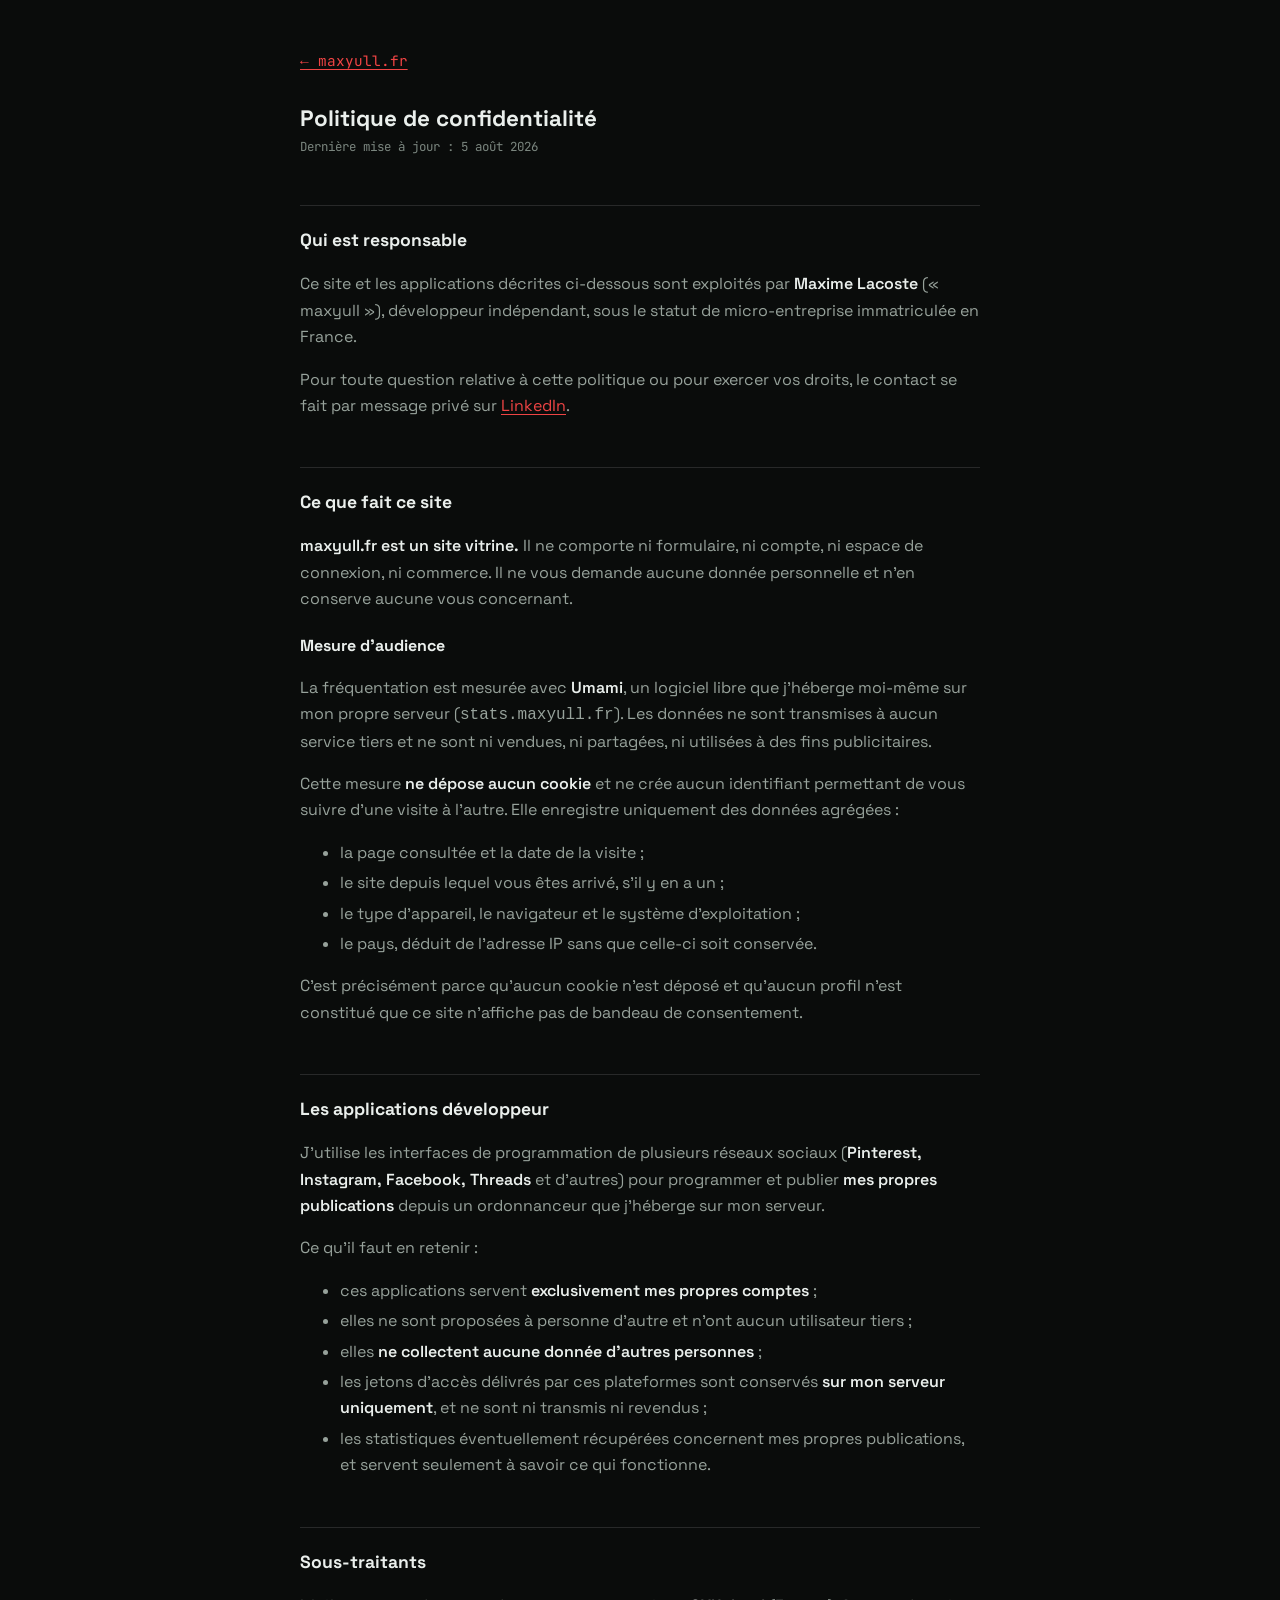
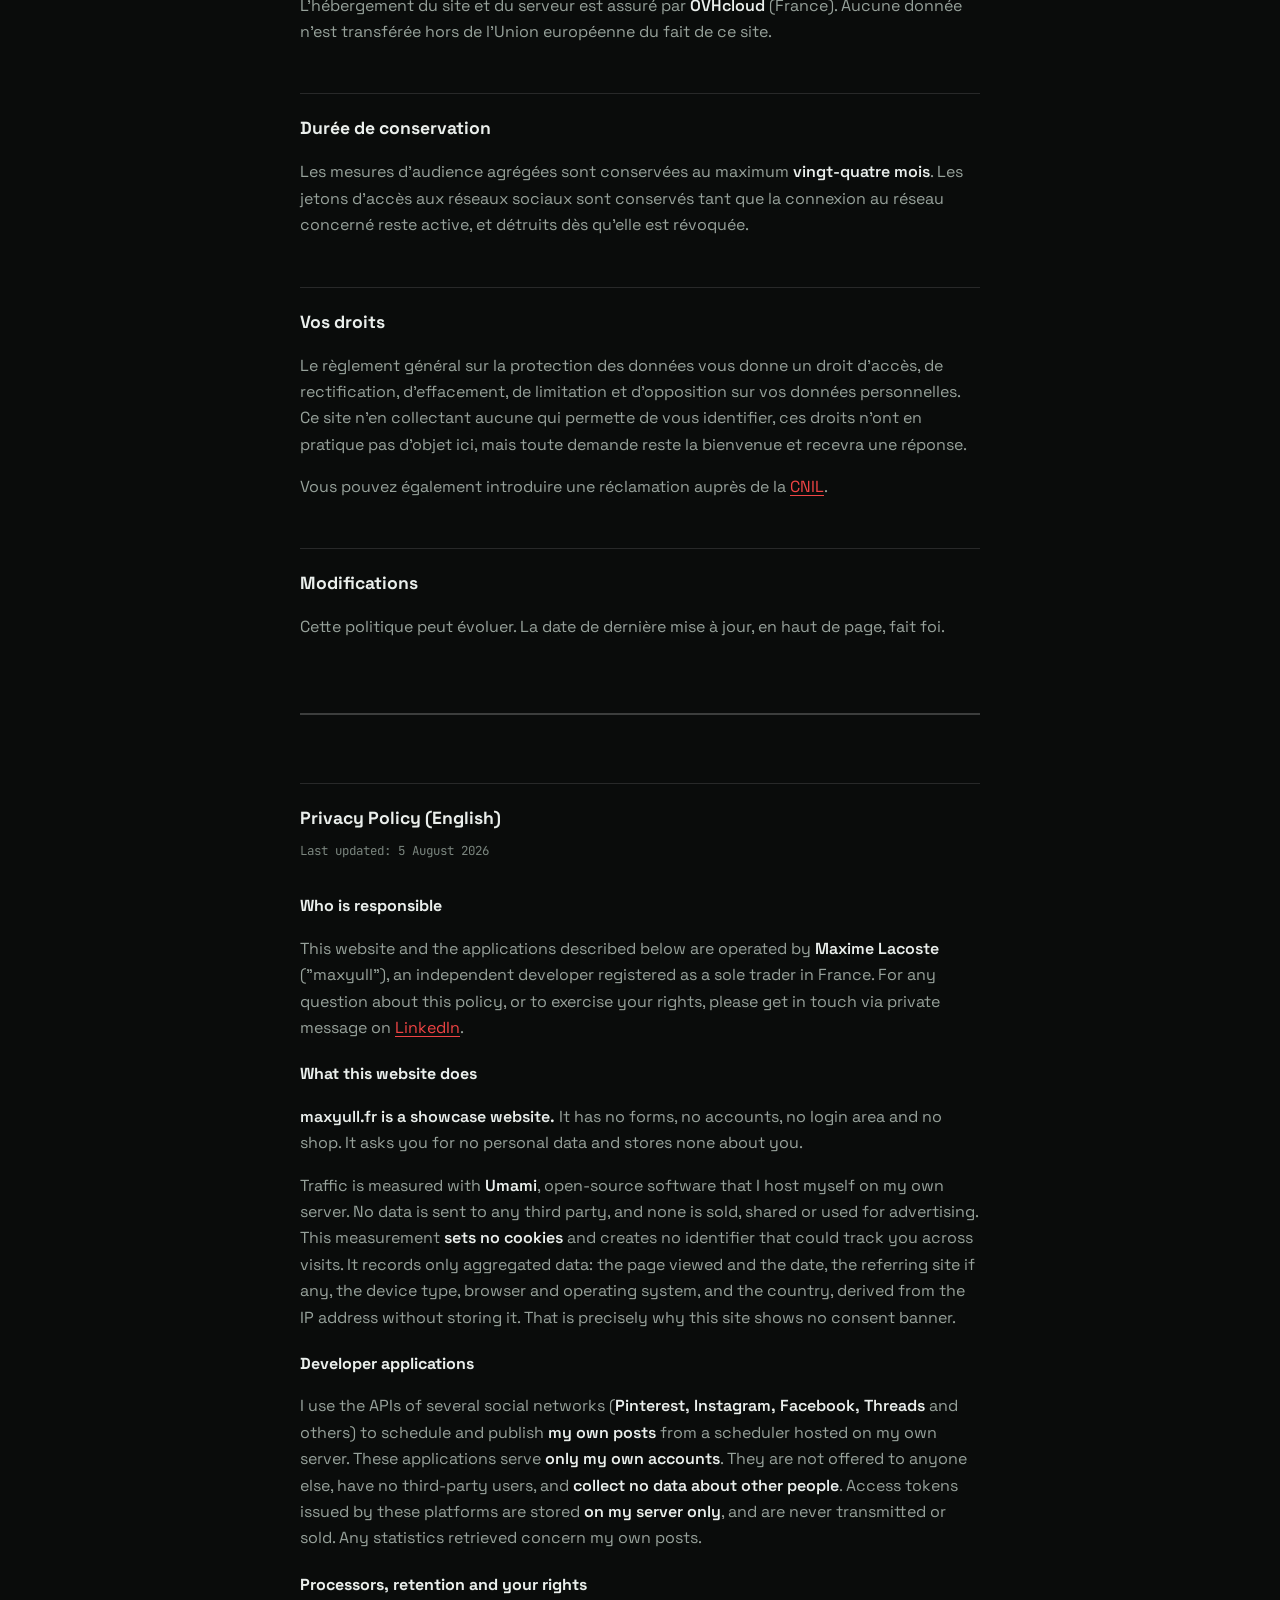
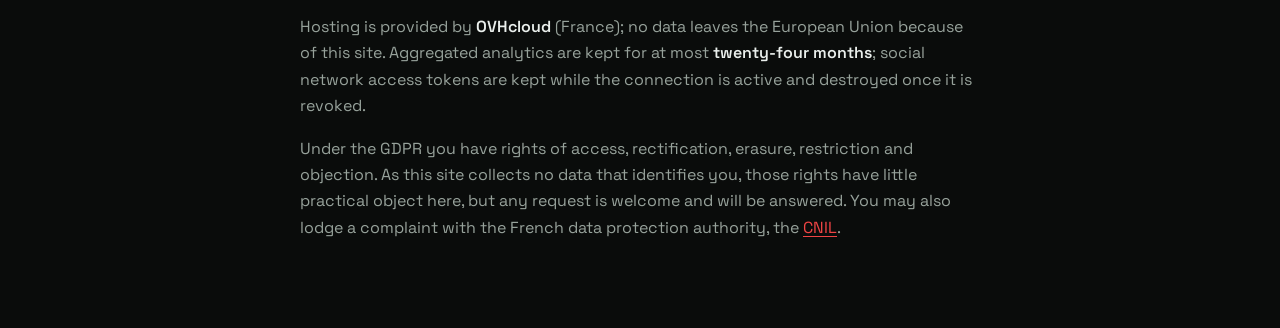
==== confidentialite.html @ 951f3fb6 "Add a privacy policy page, required by platform developer reviews Pinterest refuses a developer app " ====
<!doctype html>
<html lang="fr">
<head>
<meta charset="utf-8">
<meta name="viewport" content="width=device-width, initial-scale=1">
<title>Politique de confidentialité · maxyull</title>
<meta name="description" content="Politique de confidentialité de maxyull.fr et des applications développeur exploitées par Maxime Lacoste.">
<meta name="theme-color" content="#0a0c0b">
<meta name="color-scheme" content="dark">
<meta name="robots" content="index, follow">
<link rel="icon" href="avatar.png">

<!-- ⚠️ Même contrainte que sur index.html : `crossorigin` est obligatoire même
     en même origine, sinon le préchargement est jeté et la police téléchargée
     deux fois. -->
<link rel="preload" href="fonts/space-grotesk-var-latin.woff2" as="font" type="font/woff2" crossorigin>

<!-- ⚠️ `?v=` obligatoire et à incrémenter à chaque modification : OVH sert tout
     avec `max-age=3600`. Voir l'avertissement détaillé en tête d'index.html. -->
<link rel="stylesheet" href="fonts/fonts.css?v=1">
<link rel="stylesheet" href="tokens.css?v=1">

<!-- Marqueur d'audience Umami, auto-hébergé sur le VPS. Sans cookie et sans
     identifiant persistant, d'où l'absence de bandeau de consentement — ce que
     cette page elle-même explique plus bas. C'est la seule ressource externe
     tolérée par la porte de publication du dépôt. -->
<script defer src="https://stats.maxyull.fr/script.js" data-website-id="69a3fb18-9178-4f40-8cec-5b680223495c" data-domains="maxyull.fr"></script>

<style>
/* Page autonome : elle n'emprunte pas styles.css, dont les règles servent le
   plan et le décor de l'accueil et n'auraient aucun sens ici. Seuls les jetons
   de couleur et de typographie sont partagés, pour que les deux pages restent
   visiblement du même site. */
* { box-sizing: border-box; }

body {
  margin: 0;
  padding: var(--space-xl) var(--space-md) var(--space-2xl);
  background: var(--color-paper);
  color: var(--color-ink);
  font-family: var(--font-body);
  font-size: var(--text-base);
  line-height: 1.65;
  -webkit-text-size-adjust: 100%;
}

main { max-width: 68ch; margin: 0 auto; }

h1 {
  font-size: var(--text-xl);
  line-height: 1.25;
  margin: 0 0 var(--space-2xs);
}

h2 {
  font-size: var(--text-lg);
  margin: var(--space-xl) 0 var(--space-xs);
  padding-top: var(--space-md);
  border-top: 1px solid var(--color-line);
}

h3 { font-size: var(--text-base); margin: var(--space-md) 0 var(--space-2xs); }

p, li { color: var(--color-ink-2); }
li { margin-bottom: var(--space-2xs); }
strong { color: var(--color-ink); font-weight: 600; }

a { color: var(--color-accent); text-underline-offset: 3px; }
a:hover { color: var(--color-accent-2); }
a:focus-visible { outline: 2px solid var(--color-focus); outline-offset: 3px; }

.date {
  font-family: var(--font-mono);
  font-size: var(--text-xs);
  color: var(--color-ink-3);
  margin: 0 0 var(--space-lg);
}

.retour {
  display: inline-block;
  margin-bottom: var(--space-lg);
  font-family: var(--font-mono);
  font-size: var(--text-sm);
}

/* La version anglaise suit la française dans le même document plutôt que
   derrière une bascule : une page de politique doit rester lisible sans
   JavaScript, y compris par un examinateur de plateforme qui la parcourt
   automatiquement. */
.autre-langue {
  margin-top: var(--space-2xl);
  padding-top: var(--space-md);
  border-top: 2px solid var(--color-line-2);
}
</style>
</head>
<body>
<main>

<a class="retour" href="/">&larr; maxyull.fr</a>

<h1>Politique de confidentialité</h1>
<p class="date">Dernière mise à jour : 5 août 2026</p>

<h2>Qui est responsable</h2>
<p>
  Ce site et les applications décrites ci-dessous sont exploités par
  <strong>Maxime Lacoste</strong> (« maxyull »), développeur indépendant, sous le
  statut de micro-entreprise immatriculée en France.
</p>
<p>
  Pour toute question relative à cette politique ou pour exercer vos droits, le
  contact se fait par message privé sur
  <a href="https://www.linkedin.com/in/maxyull" rel="noopener">LinkedIn</a>.
</p>

<h2>Ce que fait ce site</h2>
<p>
  <strong>maxyull.fr est un site vitrine.</strong> Il ne comporte ni formulaire,
  ni compte, ni espace de connexion, ni commerce. Il ne vous demande aucune
  donnée personnelle et n'en conserve aucune vous concernant.
</p>

<h3>Mesure d'audience</h3>
<p>
  La fréquentation est mesurée avec <strong>Umami</strong>, un logiciel libre que
  j'héberge moi-même sur mon propre serveur (<code>stats.maxyull.fr</code>). Les
  données ne sont transmises à aucun service tiers et ne sont ni vendues, ni
  partagées, ni utilisées à des fins publicitaires.
</p>
<p>Cette mesure <strong>ne dépose aucun cookie</strong> et ne crée aucun identifiant
  permettant de vous suivre d'une visite à l'autre. Elle enregistre uniquement
  des données agrégées :</p>
<ul>
  <li>la page consultée et la date de la visite ;</li>
  <li>le site depuis lequel vous êtes arrivé, s'il y en a un ;</li>
  <li>le type d'appareil, le navigateur et le système d'exploitation ;</li>
  <li>le pays, déduit de l'adresse IP sans que celle-ci soit conservée.</li>
</ul>
<p>
  C'est précisément parce qu'aucun cookie n'est déposé et qu'aucun profil n'est
  constitué que ce site n'affiche pas de bandeau de consentement.
</p>

<h2>Les applications développeur</h2>
<p>
  J'utilise les interfaces de programmation de plusieurs réseaux sociaux
  (<strong>Pinterest, Instagram, Facebook, Threads</strong> et d'autres) pour
  programmer et publier <strong>mes propres publications</strong> depuis un
  ordonnanceur que j'héberge sur mon serveur.
</p>
<p>Ce qu'il faut en retenir :</p>
<ul>
  <li>ces applications servent <strong>exclusivement mes propres comptes</strong> ;</li>
  <li>elles ne sont proposées à personne d'autre et n'ont aucun utilisateur tiers ;</li>
  <li>elles <strong>ne collectent aucune donnée d'autres personnes</strong> ;</li>
  <li>les jetons d'accès délivrés par ces plateformes sont conservés
      <strong>sur mon serveur uniquement</strong>, et ne sont ni transmis ni revendus ;</li>
  <li>les statistiques éventuellement récupérées concernent mes propres
      publications, et servent seulement à savoir ce qui fonctionne.</li>
</ul>

<h2>Sous-traitants</h2>
<p>
  L'hébergement du site et du serveur est assuré par <strong>OVHcloud</strong>
  (France). Aucune donnée n'est transférée hors de l'Union européenne du fait de
  ce site.
</p>

<h2>Durée de conservation</h2>
<p>
  Les mesures d'audience agrégées sont conservées au maximum
  <strong>vingt-quatre mois</strong>. Les jetons d'accès aux réseaux sociaux sont
  conservés tant que la connexion au réseau concerné reste active, et détruits
  dès qu'elle est révoquée.
</p>

<h2>Vos droits</h2>
<p>
  Le règlement général sur la protection des données vous donne un droit d'accès,
  de rectification, d'effacement, de limitation et d'opposition sur vos données
  personnelles. Ce site n'en collectant aucune qui permette de vous identifier,
  ces droits n'ont en pratique pas d'objet ici, mais toute demande reste la
  bienvenue et recevra une réponse.
</p>
<p>
  Vous pouvez également introduire une réclamation auprès de la
  <a href="https://www.cnil.fr/" rel="noopener">CNIL</a>.
</p>

<h2>Modifications</h2>
<p>
  Cette politique peut évoluer. La date de dernière mise à jour, en haut de page,
  fait foi.
</p>

<section class="autre-langue" lang="en">
  <h2>Privacy Policy (English)</h2>
  <p class="date">Last updated: 5 August 2026</p>

  <h3>Who is responsible</h3>
  <p>
    This website and the applications described below are operated by
    <strong>Maxime Lacoste</strong> ("maxyull"), an independent developer
    registered as a sole trader in France. For any question about this policy, or
    to exercise your rights, please get in touch via private message on
    <a href="https://www.linkedin.com/in/maxyull" rel="noopener">LinkedIn</a>.
  </p>

  <h3>What this website does</h3>
  <p>
    <strong>maxyull.fr is a showcase website.</strong> It has no forms, no
    accounts, no login area and no shop. It asks you for no personal data and
    stores none about you.
  </p>
  <p>
    Traffic is measured with <strong>Umami</strong>, open-source software that I
    host myself on my own server. No data is sent to any third party, and none is
    sold, shared or used for advertising. This measurement
    <strong>sets no cookies</strong> and creates no identifier that could track
    you across visits. It records only aggregated data: the page viewed and the
    date, the referring site if any, the device type, browser and operating
    system, and the country, derived from the IP address without storing it. That
    is precisely why this site shows no consent banner.
  </p>

  <h3>Developer applications</h3>
  <p>
    I use the APIs of several social networks (<strong>Pinterest, Instagram,
    Facebook, Threads</strong> and others) to schedule and publish
    <strong>my own posts</strong> from a scheduler hosted on my own server. These
    applications serve <strong>only my own accounts</strong>. They are not offered
    to anyone else, have no third-party users, and
    <strong>collect no data about other people</strong>. Access tokens issued by
    these platforms are stored <strong>on my server only</strong>, and are never
    transmitted or sold. Any statistics retrieved concern my own posts.
  </p>

  <h3>Processors, retention and your rights</h3>
  <p>
    Hosting is provided by <strong>OVHcloud</strong> (France); no data leaves the
    European Union because of this site. Aggregated analytics are kept for at most
    <strong>twenty-four months</strong>; social network access tokens are kept
    while the connection is active and destroyed once it is revoked.
  </p>
  <p>
    Under the GDPR you have rights of access, rectification, erasure, restriction
    and objection. As this site collects no data that identifies you, those rights
    have little practical object here, but any request is welcome and will be
    answered. You may also lodge a complaint with the French data protection
    authority, the <a href="https://www.cnil.fr/" rel="noopener">CNIL</a>.
  </p>
</section>

</main>
</body>
</html>
---- fonts/fonts.css ----
/* Fraunces 500 (latin-ext) */
@font-face {
  font-family: 'Fraunces';
  font-style: normal;
  font-weight: 500;
  font-display: swap;
  src: url(fraunces-500-latin-ext.woff2) format('woff2');
  unicode-range: U+0100-02BA, U+02BD-02C5, U+02C7-02CC, U+02CE-02D7, U+02DD-02FF, U+0304, U+0308, U+0329, U+1D00-1DBF, U+1E00-1E9F, U+1EF2-1EFF, U+2020, U+20A0-20AB, U+20AD-20C0, U+2113, U+2C60-2C7F, U+A720-A7FF;
}
/* Fraunces 500 (latin) */
@font-face {
  font-family: 'Fraunces';
  font-style: normal;
  font-weight: 500;
  font-display: swap;
  src: url(fraunces-500-latin.woff2) format('woff2');
  unicode-range: U+0000-00FF, U+0131, U+0152-0153, U+02BB-02BC, U+02C6, U+02DA, U+02DC, U+0304, U+0308, U+0329, U+2000-206F, U+20AC, U+2122, U+2191, U+2193, U+2212, U+2215, U+FEFF, U+FFFD;
}
/* Fraunces 600 (latin-ext) */
@font-face {
  font-family: 'Fraunces';
  font-style: normal;
  font-weight: 600;
  font-display: swap;
  src: url(fraunces-600-latin-ext.woff2) format('woff2');
  unicode-range: U+0100-02BA, U+02BD-02C5, U+02C7-02CC, U+02CE-02D7, U+02DD-02FF, U+0304, U+0308, U+0329, U+1D00-1DBF, U+1E00-1E9F, U+1EF2-1EFF, U+2020, U+20A0-20AB, U+20AD-20C0, U+2113, U+2C60-2C7F, U+A720-A7FF;
}
/* Fraunces 600 (latin) */
@font-face {
  font-family: 'Fraunces';
  font-style: normal;
  font-weight: 600;
  font-display: swap;
  src: url(fraunces-600-latin.woff2) format('woff2');
  unicode-range: U+0000-00FF, U+0131, U+0152-0153, U+02BB-02BC, U+02C6, U+02DA, U+02DC, U+0304, U+0308, U+0329, U+2000-206F, U+20AC, U+2122, U+2191, U+2193, U+2212, U+2215, U+FEFF, U+FFFD;
}
/* IBM Plex Mono 400 (latin-ext) */
@font-face {
  font-family: 'IBM Plex Mono';
  font-style: normal;
  font-weight: 400;
  font-display: swap;
  src: url(ibm-plex-mono-400-latin-ext.woff2) format('woff2');
  unicode-range: U+0100-02BA, U+02BD-02C5, U+02C7-02CC, U+02CE-02D7, U+02DD-02FF, U+0304, U+0308, U+0329, U+1D00-1DBF, U+1E00-1E9F, U+1EF2-1EFF, U+2020, U+20A0-20AB, U+20AD-20C0, U+2113, U+2C60-2C7F, U+A720-A7FF;
}
/* IBM Plex Mono 400 (latin) */
@font-face {
  font-family: 'IBM Plex Mono';
  font-style: normal;
  font-weight: 400;
  font-display: swap;
  src: url(ibm-plex-mono-400-latin.woff2) format('woff2');
  unicode-range: U+0000-00FF, U+0131, U+0152-0153, U+02BB-02BC, U+02C6, U+02DA, U+02DC, U+0304, U+0308, U+0329, U+2000-206F, U+20AC, U+2122, U+2191, U+2193, U+2212, U+2215, U+FEFF, U+FFFD;
}
/* IBM Plex Mono 500 (latin-ext) */
@font-face {
  font-family: 'IBM Plex Mono';
  font-style: normal;
  font-weight: 500;
  font-display: swap;
  src: url(ibm-plex-mono-500-latin-ext.woff2) format('woff2');
  unicode-range: U+0100-02BA, U+02BD-02C5, U+02C7-02CC, U+02CE-02D7, U+02DD-02FF, U+0304, U+0308, U+0329, U+1D00-1DBF, U+1E00-1E9F, U+1EF2-1EFF, U+2020, U+20A0-20AB, U+20AD-20C0, U+2113, U+2C60-2C7F, U+A720-A7FF;
}
/* IBM Plex Mono 500 (latin) */
@font-face {
  font-family: 'IBM Plex Mono';
  font-style: normal;
  font-weight: 500;
  font-display: swap;
  src: url(ibm-plex-mono-500-latin.woff2) format('woff2');
  unicode-range: U+0000-00FF, U+0131, U+0152-0153, U+02BB-02BC, U+02C6, U+02DA, U+02DC, U+0304, U+0308, U+0329, U+2000-206F, U+20AC, U+2122, U+2191, U+2193, U+2212, U+2215, U+FEFF, U+FFFD;
}
/* Plus Jakarta Sans 400 (latin-ext) */
@font-face {
  font-family: 'Plus Jakarta Sans';
  font-style: normal;
  font-weight: 400;
  font-display: swap;
  src: url(plus-jakarta-sans-400-latin-ext.woff2) format('woff2');
  unicode-range: U+0100-02BA, U+02BD-02C5, U+02C7-02CC, U+02CE-02D7, U+02DD-02FF, U+0304, U+0308, U+0329, U+1D00-1DBF, U+1E00-1E9F, U+1EF2-1EFF, U+2020, U+20A0-20AB, U+20AD-20C0, U+2113, U+2C60-2C7F, U+A720-A7FF;
}
/* Plus Jakarta Sans 400 (latin) */
@font-face {
  font-family: 'Plus Jakarta Sans';
  font-style: normal;
  font-weight: 400;
  font-display: swap;
  src: url(plus-jakarta-sans-400-latin.woff2) format('woff2');
  unicode-range: U+0000-00FF, U+0131, U+0152-0153, U+02BB-02BC, U+02C6, U+02DA, U+02DC, U+0304, U+0308, U+0329, U+2000-206F, U+20AC, U+2122, U+2191, U+2193, U+2212, U+2215, U+FEFF, U+FFFD;
}
/* Plus Jakarta Sans 500 (latin-ext) */
@font-face {
  font-family: 'Plus Jakarta Sans';
  font-style: normal;
  font-weight: 500;
  font-display: swap;
  src: url(plus-jakarta-sans-500-latin-ext.woff2) format('woff2');
  unicode-range: U+0100-02BA, U+02BD-02C5, U+02C7-02CC, U+02CE-02D7, U+02DD-02FF, U+0304, U+0308, U+0329, U+1D00-1DBF, U+1E00-1E9F, U+1EF2-1EFF, U+2020, U+20A0-20AB, U+20AD-20C0, U+2113, U+2C60-2C7F, U+A720-A7FF;
}
/* Plus Jakarta Sans 500 (latin) */
@font-face {
  font-family: 'Plus Jakarta Sans';
  font-style: normal;
  font-weight: 500;
  font-display: swap;
  src: url(plus-jakarta-sans-500-latin.woff2) format('woff2');
  unicode-range: U+0000-00FF, U+0131, U+0152-0153, U+02BB-02BC, U+02C6, U+02DA, U+02DC, U+0304, U+0308, U+0329, U+2000-206F, U+20AC, U+2122, U+2191, U+2193, U+2212, U+2215, U+FEFF, U+FFFD;
}
/* Plus Jakarta Sans 600 (latin-ext) */
@font-face {
  font-family: 'Plus Jakarta Sans';
  font-style: normal;
  font-weight: 600;
  font-display: swap;
  src: url(plus-jakarta-sans-600-latin-ext.woff2) format('woff2');
  unicode-range: U+0100-02BA, U+02BD-02C5, U+02C7-02CC, U+02CE-02D7, U+02DD-02FF, U+0304, U+0308, U+0329, U+1D00-1DBF, U+1E00-1E9F, U+1EF2-1EFF, U+2020, U+20A0-20AB, U+20AD-20C0, U+2113, U+2C60-2C7F, U+A720-A7FF;
}
/* Plus Jakarta Sans 600 (latin) */
@font-face {
  font-family: 'Plus Jakarta Sans';
  font-style: normal;
  font-weight: 600;
  font-display: swap;
  src: url(plus-jakarta-sans-600-latin.woff2) format('woff2');
  unicode-range: U+0000-00FF, U+0131, U+0152-0153, U+02BB-02BC, U+02C6, U+02DA, U+02DC, U+0304, U+0308, U+0329, U+2000-206F, U+20AC, U+2122, U+2191, U+2193, U+2212, U+2215, U+FEFF, U+FFFD;
}
/* Plus Jakarta Sans 700 (latin-ext) */
@font-face {
  font-family: 'Plus Jakarta Sans';
  font-style: normal;
  font-weight: 700;
  font-display: swap;
  src: url(plus-jakarta-sans-700-latin-ext.woff2) format('woff2');
  unicode-range: U+0100-02BA, U+02BD-02C5, U+02C7-02CC, U+02CE-02D7, U+02DD-02FF, U+0304, U+0308, U+0329, U+1D00-1DBF, U+1E00-1E9F, U+1EF2-1EFF, U+2020, U+20A0-20AB, U+20AD-20C0, U+2113, U+2C60-2C7F, U+A720-A7FF;
}
/* Plus Jakarta Sans 700 (latin) */
@font-face {
  font-family: 'Plus Jakarta Sans';
  font-style: normal;
  font-weight: 700;
  font-display: swap;
  src: url(plus-jakarta-sans-700-latin.woff2) format('woff2');
  unicode-range: U+0000-00FF, U+0131, U+0152-0153, U+02BB-02BC, U+02C6, U+02DA, U+02DC, U+0304, U+0308, U+0329, U+2000-206F, U+20AC, U+2122, U+2191, U+2193, U+2212, U+2215, U+FEFF, U+FFFD;
}

/* Instrument Serif 400 (latin-ext) — telecharge depuis Google Fonts puis
   AUTO-HEBERGE. La page ne doit charger aucune ressource tierce : ni pour la
   promesse "0 traqueur", ni parce que la CSP de l'hebergeur les bloquerait. */
@font-face {
  font-family: 'Instrument Serif';
  font-style: normal;
  font-weight: 400;
  font-display: swap;
  src: url(instrument-serif-400-latin-ext.woff2) format('woff2');
  unicode-range: U+0100-02BA, U+02BD-02C5, U+02C7-02CC, U+02CE-02D7, U+02DD-02FF, U+0304, U+0308, U+0329, U+1D00-1DBF, U+1E00-1E9F, U+1EF2-1EFF, U+2020, U+20A0-20AB, U+20AD-20C0, U+2113, U+2C60-2C7F, U+A720-A7FF;
}
/* Instrument Serif 400 (latin) */
@font-face {
  font-family: 'Instrument Serif';
  font-style: normal;
  font-weight: 400;
  font-display: swap;
  src: url(instrument-serif-400-latin.woff2) format('woff2');
  unicode-range: U+0000-00FF, U+0131, U+0152-0153, U+02BB-02BC, U+02C6, U+02DA, U+02DC, U+0304, U+0308, U+0329, U+2000-206F, U+20AC, U+2122, U+2191, U+2193, U+2212, U+2215, U+FEFF, U+FFFD;
}
/* JetBrains Mono + Space Grotesk : polices VARIABLES, un seul fichier couvre
   toutes les graisses (d'ou le `font-weight` en plage). Auto-hebergees comme
   les autres : aucune requete tierce. Latin seul, les accents FR y sont. */
@font-face {
  font-family: 'JetBrains Mono';
  font-style: normal;
  font-weight: 100 800;
  font-display: swap;
  src: url(jetbrains-mono-var-latin.woff2) format('woff2');
  unicode-range: U+0000-00FF, U+0131, U+0152-0153, U+02BB-02BC, U+02C6, U+02DA, U+02DC, U+0304, U+0308, U+0329, U+2000-206F, U+20AC, U+2122, U+2191, U+2193, U+2212, U+2215, U+FEFF, U+FFFD;
}
@font-face {
  font-family: 'Space Grotesk';
  font-style: normal;
  font-weight: 300 700;
  font-display: swap;
  src: url(space-grotesk-var-latin.woff2) format('woff2');
  unicode-range: U+0000-00FF, U+0131, U+0152-0153, U+02BB-02BC, U+02C6, U+02DA, U+02DC, U+0304, U+0308, U+0329, U+2000-206F, U+20AC, U+2122, U+2191, U+2193, U+2212, U+2215, U+FEFF, U+FFFD;
}
---- tokens.css ----
/* Hallmark · tokens · genre: editorial · theme: Le Plan
 *
 * ⚠️ THEME UNIQUE, ASSUME. Le plan est une constellation : elle n'existe que
 * sur fond noir, les traits et le halo n'ont aucun sens sur du papier clair.
 * On ne declare donc NI `prefers-color-scheme` NI de bascule `data-theme`.
 * Ce n'est pas un oubli — l'ancien systeme clair/sombre a ete retire
 * volontairement le 02/08/2026.
 *
 * Axes : papier sombre neutre / grotesque technique / accent rouge.
 *
 * ⚠️ L'accent est PORTEUR DE TEXTE (@pseudo, ligne de retour, intertitres du
 * repli, survol des noeuds) : il doit tenir 4,5:1 sur le papier. #ef4444 est
 * a 5,2:1, un rouge plus sature ou plus sombre tomberait sous la barre.
 */

:root {
  color-scheme: dark;

  /* --- surfaces --- */
  --color-paper:        #0a0c0b;
  --color-paper-2:      #121614;

  /* --- encre --- */
  --color-ink:          #eaefec;
  --color-ink-2:        #97a29b;
  --color-ink-3:        #7b867f;

  /* --- filets --- */
  --color-line:         rgba(234, 239, 236, .13);
  --color-line-2:       rgba(234, 239, 236, .22);

  /* --- accent --- */
  --color-accent:       #ef4444;
  --color-accent-2:     #f87171;
  --color-accent-ink:   #1a0505;
  --color-accent-soft:  rgba(239, 68, 68, .10);
  --color-accent-line:  rgba(239, 68, 68, .32);
  --color-accent-halo:  rgba(239, 68, 68, .45);
  --color-focus:        #f87171;

  /* --- typographie --- */
  --font-body: "Space Grotesk", system-ui, -apple-system, "Segoe UI", sans-serif;
  --font-mono: "JetBrains Mono", ui-monospace, Consolas, monospace;

  --text-xl:   1.4rem;
  --text-lg:   1.1rem;
  --text-base: 1rem;
  --text-sm:   .9rem;
  --text-xs:   .78rem;
  --text-2xs:  .66rem;
  --text-3xs:  .62rem;

  /* --- espacement, echelle 4 pt --- */
  --space-2xs: 4px;
  --space-xs:  8px;
  --space-sm:  12px;
  --space-md:  20px;
  --space-lg:  32px;
  --space-xl:  48px;
  --space-2xl: 72px;

  /* --- filets, rayons --- */
  --rule-hair: 1px;
  --radius-sm: 6px;

  /* --- mouvement --- */
  --ease-out:  cubic-bezier(.32, .72, 0, 1);
  --dur-short: 150ms;
  --dur-trace: 620ms;
  --dur-poser: 420ms;

  /* --- gabarit --- */
  --gutter: clamp(18px, 4vw, 34px);

  /* --- profondeur --- */
  --z-plan:  1;
  --z-noeud: 2;
  /* le portrait passe AU-DESSUS des nœuds : il leur roule dessus en voyageant */
  --z-dessus: 3;
}
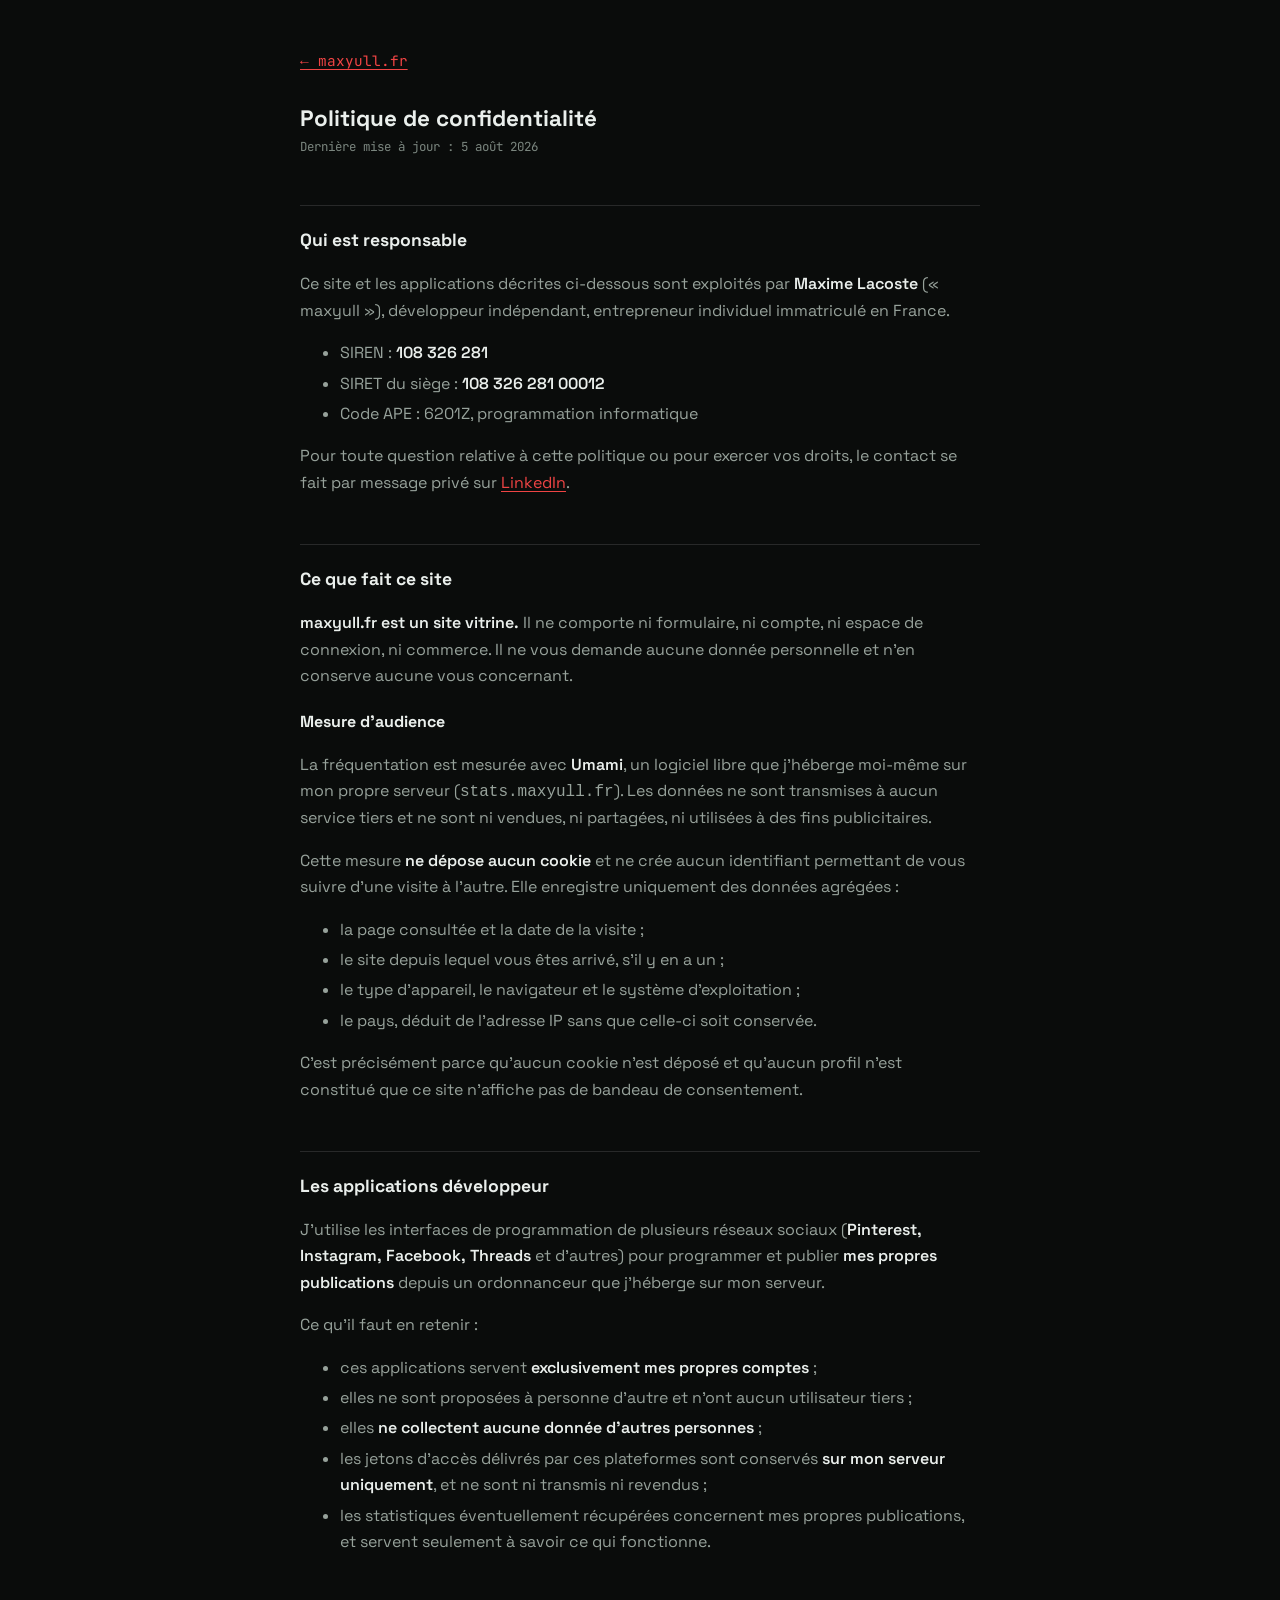
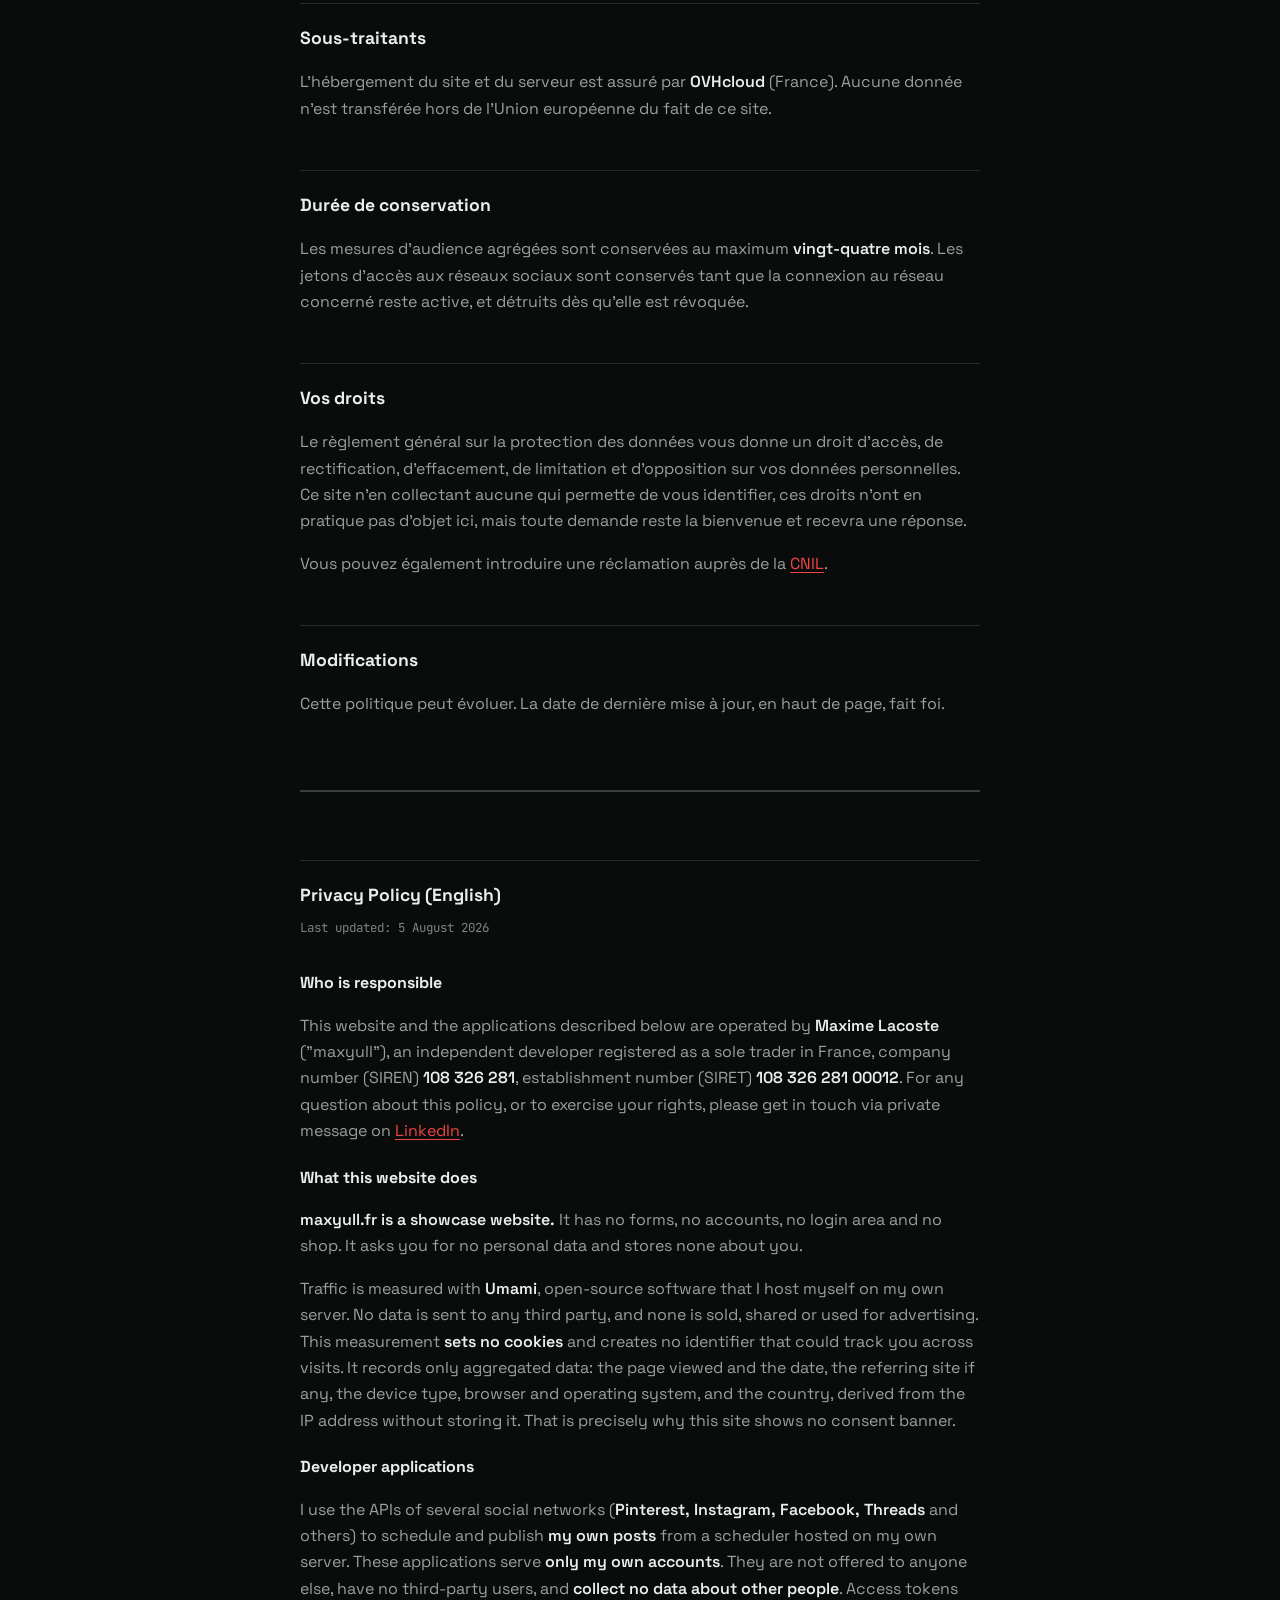
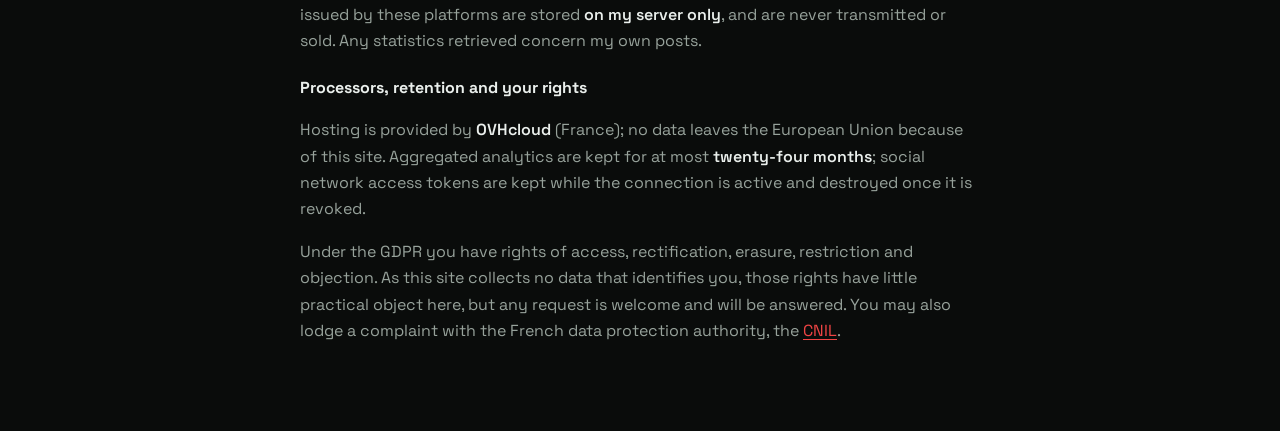
==== commit 0c33f6c0: "State the company and establishment numbers in the privacy policy A privacy policy has to identify i" ====
--- a/confidentialite.html
+++ b/confidentialite.html
@@ -105,9 +105,14 @@
 <h2>Qui est responsable</h2>
 <p>
   Ce site et les applications décrites ci-dessous sont exploités par
-  <strong>Maxime Lacoste</strong> (« maxyull »), développeur indépendant, sous le
-  statut de micro-entreprise immatriculée en France.
-</p>
+  <strong>Maxime Lacoste</strong> (« maxyull »), développeur indépendant,
+  entrepreneur individuel immatriculé en France.
+</p>
+<ul>
+  <li>SIREN : <strong>108 326 281</strong></li>
+  <li>SIRET du siège : <strong>108 326 281 00012</strong></li>
+  <li>Code APE : 6201Z, programmation informatique</li>
+</ul>
 <p>
   Pour toute question relative à cette politique ou pour exercer vos droits, le
   contact se fait par message privé sur
@@ -202,8 +207,10 @@
   <p>
     This website and the applications described below are operated by
     <strong>Maxime Lacoste</strong> ("maxyull"), an independent developer
-    registered as a sole trader in France. For any question about this policy, or
-    to exercise your rights, please get in touch via private message on
+    registered as a sole trader in France, company number (SIREN)
+    <strong>108 326 281</strong>, establishment number (SIRET)
+    <strong>108 326 281 00012</strong>. For any question about this policy, or to
+    exercise your rights, please get in touch via private message on
     <a href="https://www.linkedin.com/in/maxyull" rel="noopener">LinkedIn</a>.
   </p>
 
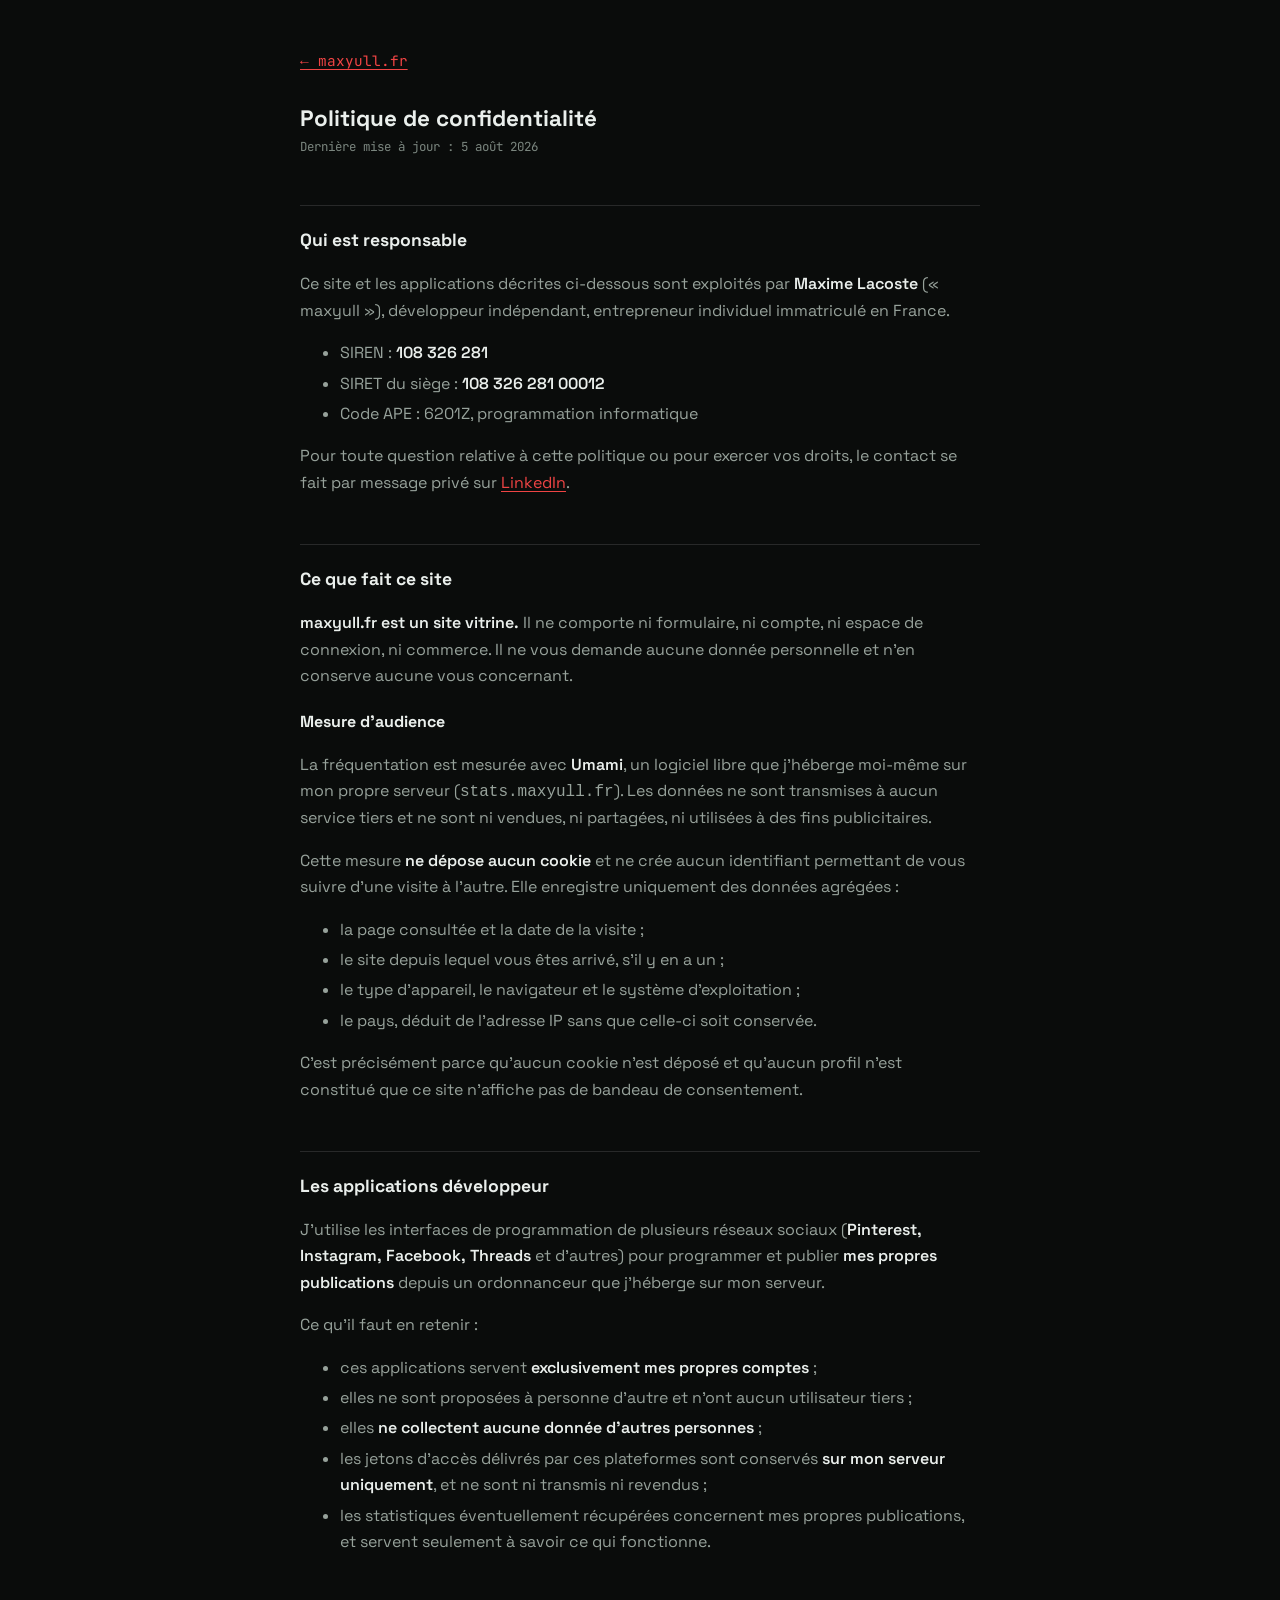
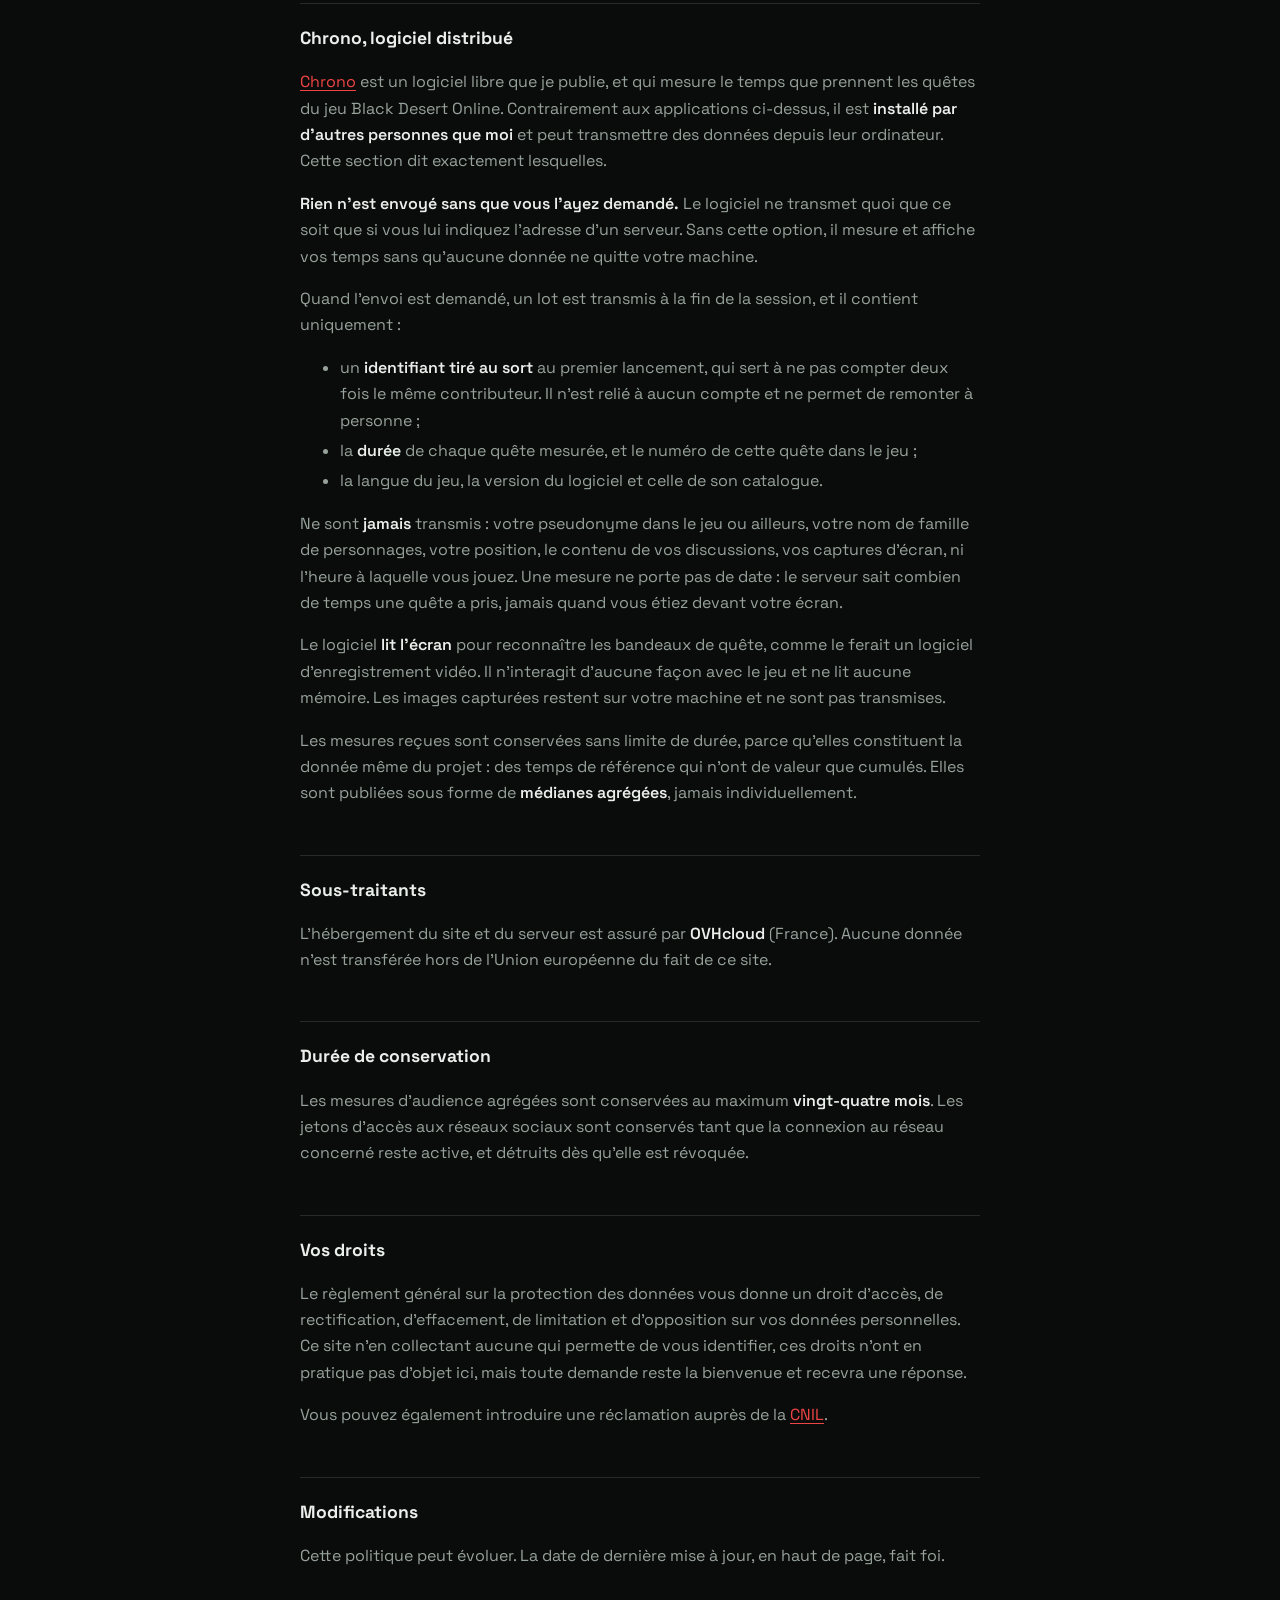
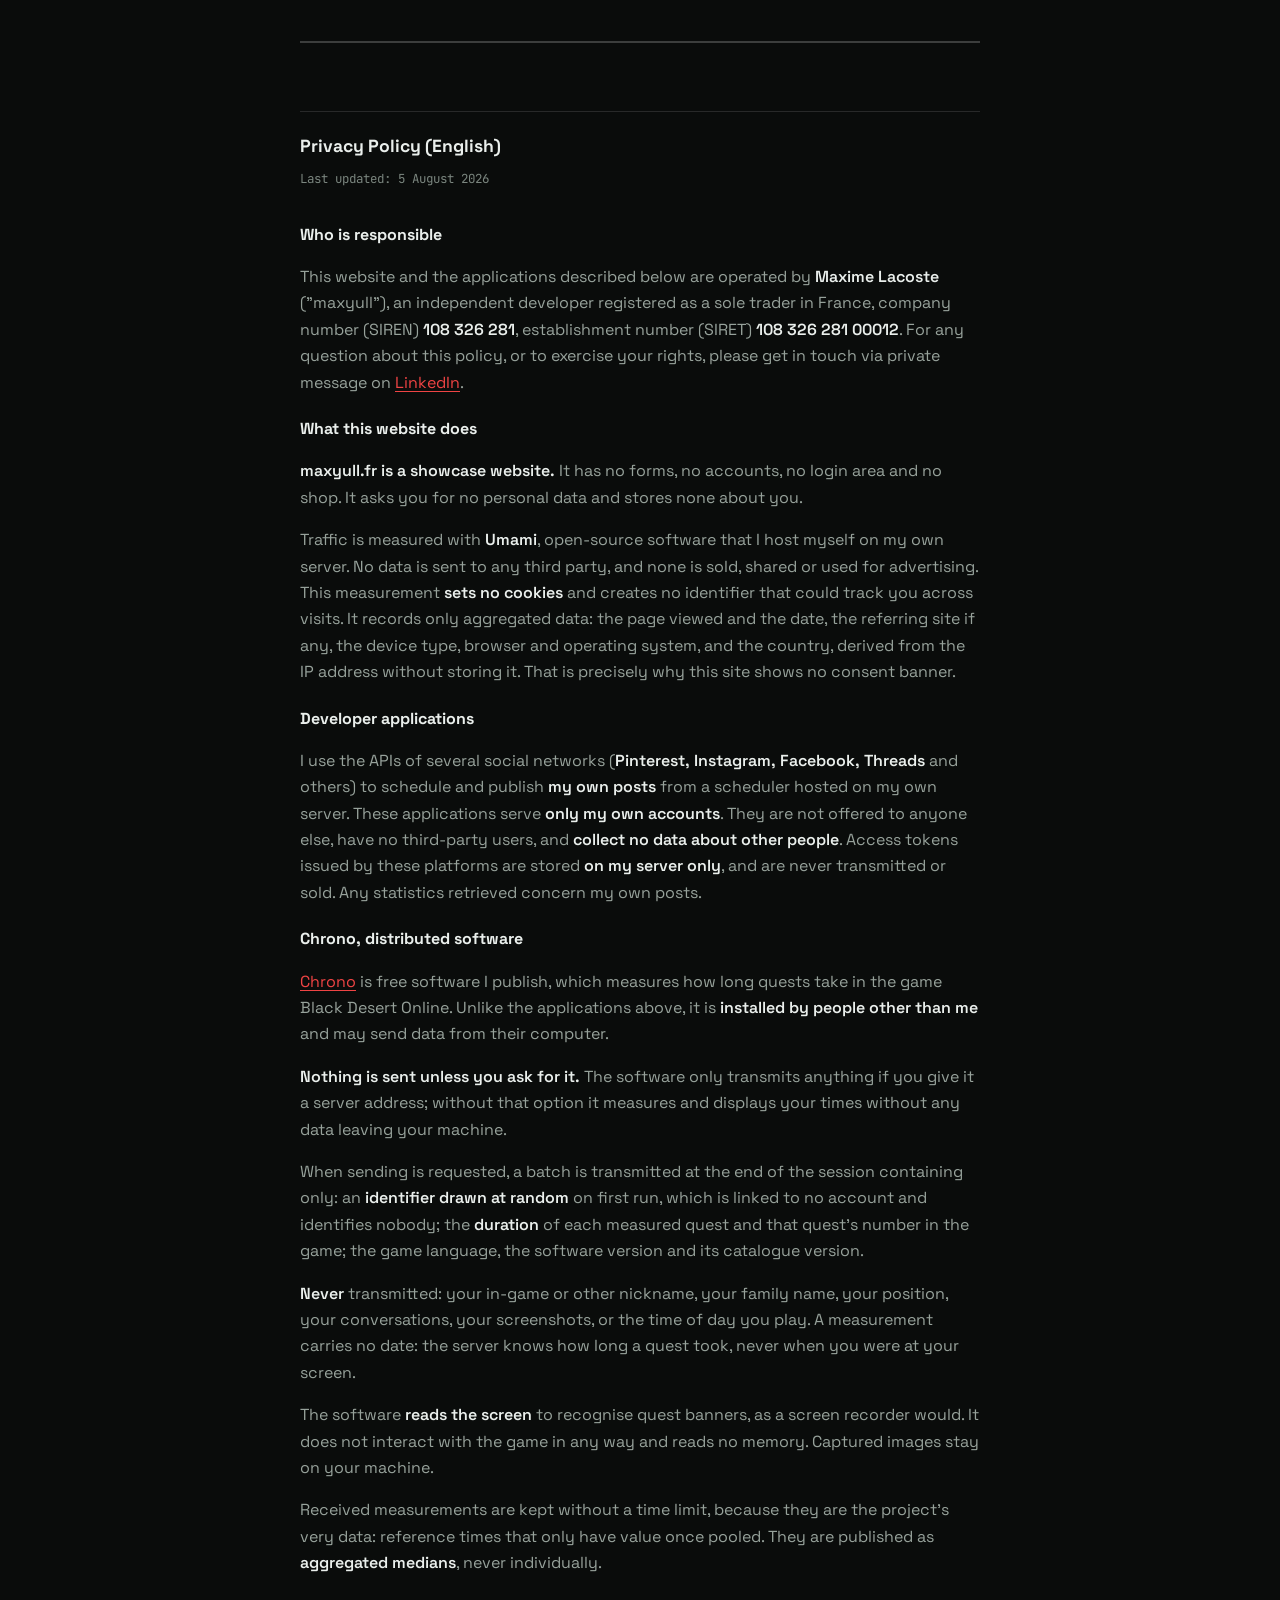
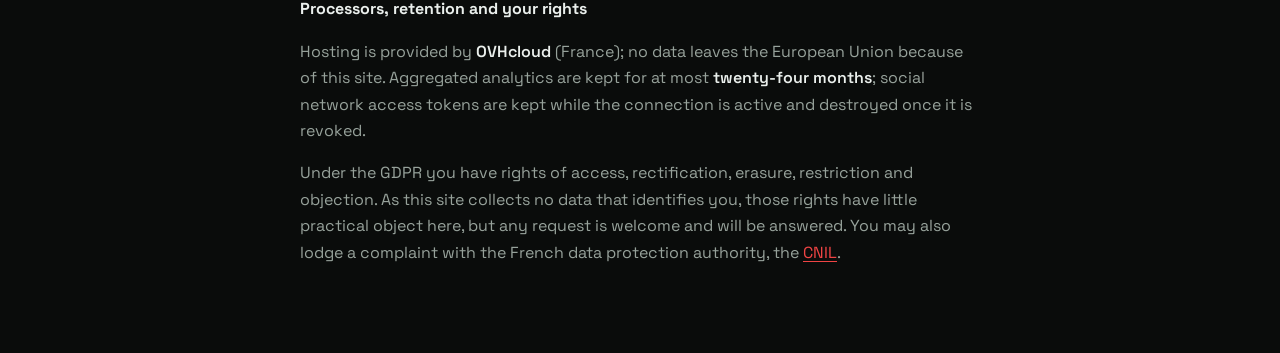
==== commit 099ce771: "Couvre Chrono dans la politique de confidentialité La politique affirmait que mes applications ne so" ====
--- a/confidentialite.html
+++ b/confidentialite.html
@@ -165,6 +165,42 @@
       publications, et servent seulement à savoir ce qui fonctionne.</li>
 </ul>
 
+<h2>Chrono, logiciel distribué</h2>
+<p>
+  <a href="https://github.com/Maxyull/chrono-bdo">Chrono</a> est un logiciel
+  libre que je publie, et qui mesure le temps que prennent les quêtes du jeu
+  Black Desert Online. Contrairement aux applications ci-dessus, il est
+  <strong>installé par d'autres personnes que moi</strong> et peut transmettre
+  des données depuis leur ordinateur. Cette section dit exactement lesquelles.
+</p>
+<p><strong>Rien n'est envoyé sans que vous l'ayez demandé.</strong> Le logiciel
+  ne transmet quoi que ce soit que si vous lui indiquez l'adresse d'un serveur.
+  Sans cette option, il mesure et affiche vos temps sans qu'aucune donnée ne
+  quitte votre machine.</p>
+<p>Quand l'envoi est demandé, un lot est transmis à la fin de la session, et il
+  contient uniquement :</p>
+<ul>
+  <li>un <strong>identifiant tiré au sort</strong> au premier lancement, qui
+      sert à ne pas compter deux fois le même contributeur. Il n'est relié à
+      aucun compte et ne permet de remonter à personne ;</li>
+  <li>la <strong>durée</strong> de chaque quête mesurée, et le numéro de cette
+      quête dans le jeu ;</li>
+  <li>la langue du jeu, la version du logiciel et celle de son catalogue.</li>
+</ul>
+<p>Ne sont <strong>jamais</strong> transmis : votre pseudonyme dans le jeu ou
+  ailleurs, votre nom de famille de personnages, votre position, le contenu de
+  vos discussions, vos captures d'écran, ni l'heure à laquelle vous jouez. Une
+  mesure ne porte pas de date : le serveur sait combien de temps une quête a
+  pris, jamais quand vous étiez devant votre écran.</p>
+<p>Le logiciel <strong>lit l'écran</strong> pour reconnaître les bandeaux de
+  quête, comme le ferait un logiciel d'enregistrement vidéo. Il n'interagit
+  d'aucune façon avec le jeu et ne lit aucune mémoire. Les images capturées
+  restent sur votre machine et ne sont pas transmises.</p>
+<p>Les mesures reçues sont conservées sans limite de durée, parce qu'elles
+  constituent la donnée même du projet : des temps de référence qui n'ont de
+  valeur que cumulés. Elles sont publiées sous forme de <strong>médianes
+  agrégées</strong>, jamais individuellement.</p>
+
 <h2>Sous-traitants</h2>
 <p>
   L'hébergement du site et du serveur est assuré par <strong>OVHcloud</strong>
@@ -243,6 +279,42 @@
     transmitted or sold. Any statistics retrieved concern my own posts.
   </p>
 
+  <h3>Chrono, distributed software</h3>
+  <p>
+    <a href="https://github.com/Maxyull/chrono-bdo">Chrono</a> is free software I
+    publish, which measures how long quests take in the game Black Desert Online.
+    Unlike the applications above, it is <strong>installed by people other than
+    me</strong> and may send data from their computer.
+  </p>
+  <p>
+    <strong>Nothing is sent unless you ask for it.</strong> The software only
+    transmits anything if you give it a server address; without that option it
+    measures and displays your times without any data leaving your machine.
+  </p>
+  <p>
+    When sending is requested, a batch is transmitted at the end of the session
+    containing only: an <strong>identifier drawn at random</strong> on first run,
+    which is linked to no account and identifies nobody; the
+    <strong>duration</strong> of each measured quest and that quest's number in
+    the game; the game language, the software version and its catalogue version.
+  </p>
+  <p>
+    <strong>Never</strong> transmitted: your in-game or other nickname, your
+    family name, your position, your conversations, your screenshots, or the time
+    of day you play. A measurement carries no date: the server knows how long a
+    quest took, never when you were at your screen.
+  </p>
+  <p>
+    The software <strong>reads the screen</strong> to recognise quest banners, as
+    a screen recorder would. It does not interact with the game in any way and
+    reads no memory. Captured images stay on your machine.
+  </p>
+  <p>
+    Received measurements are kept without a time limit, because they are the
+    project's very data: reference times that only have value once pooled. They
+    are published as <strong>aggregated medians</strong>, never individually.
+  </p>
+
   <h3>Processors, retention and your rights</h3>
   <p>
     Hosting is provided by <strong>OVHcloud</strong> (France); no data leaves the
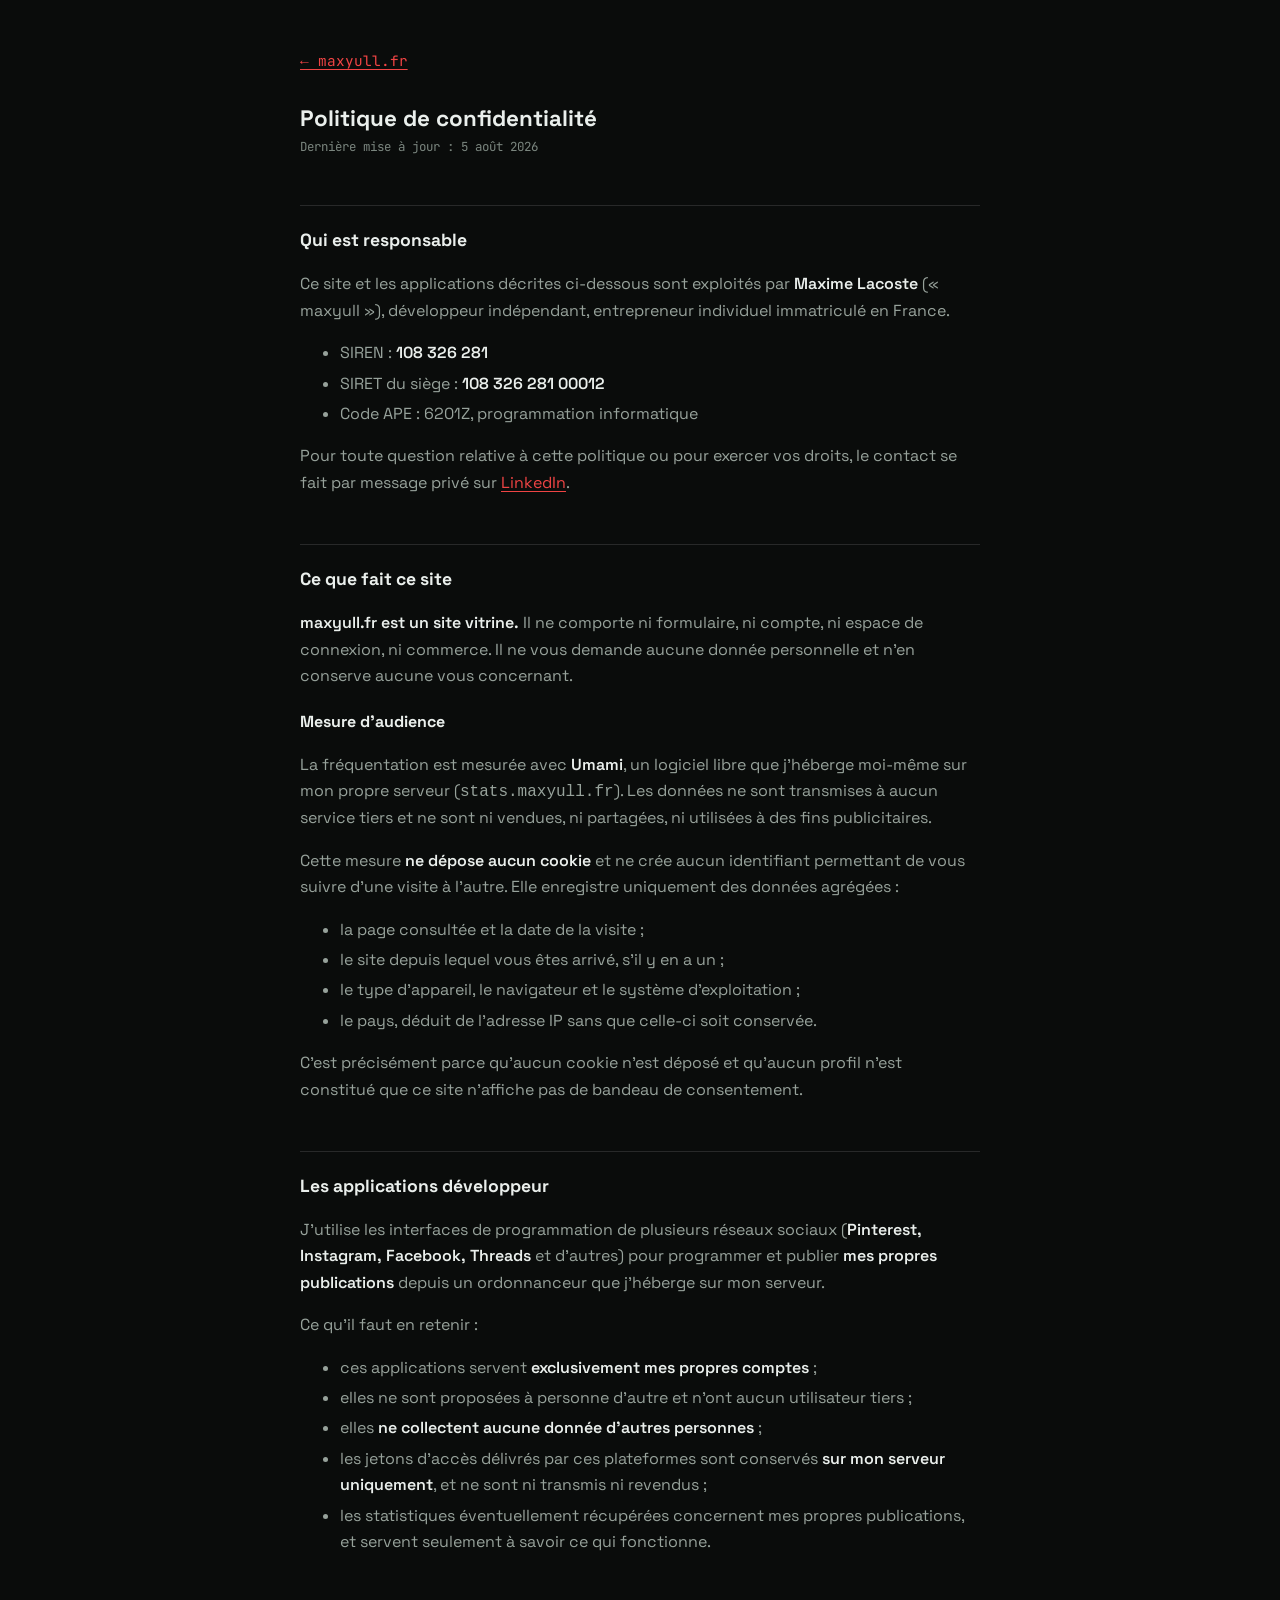
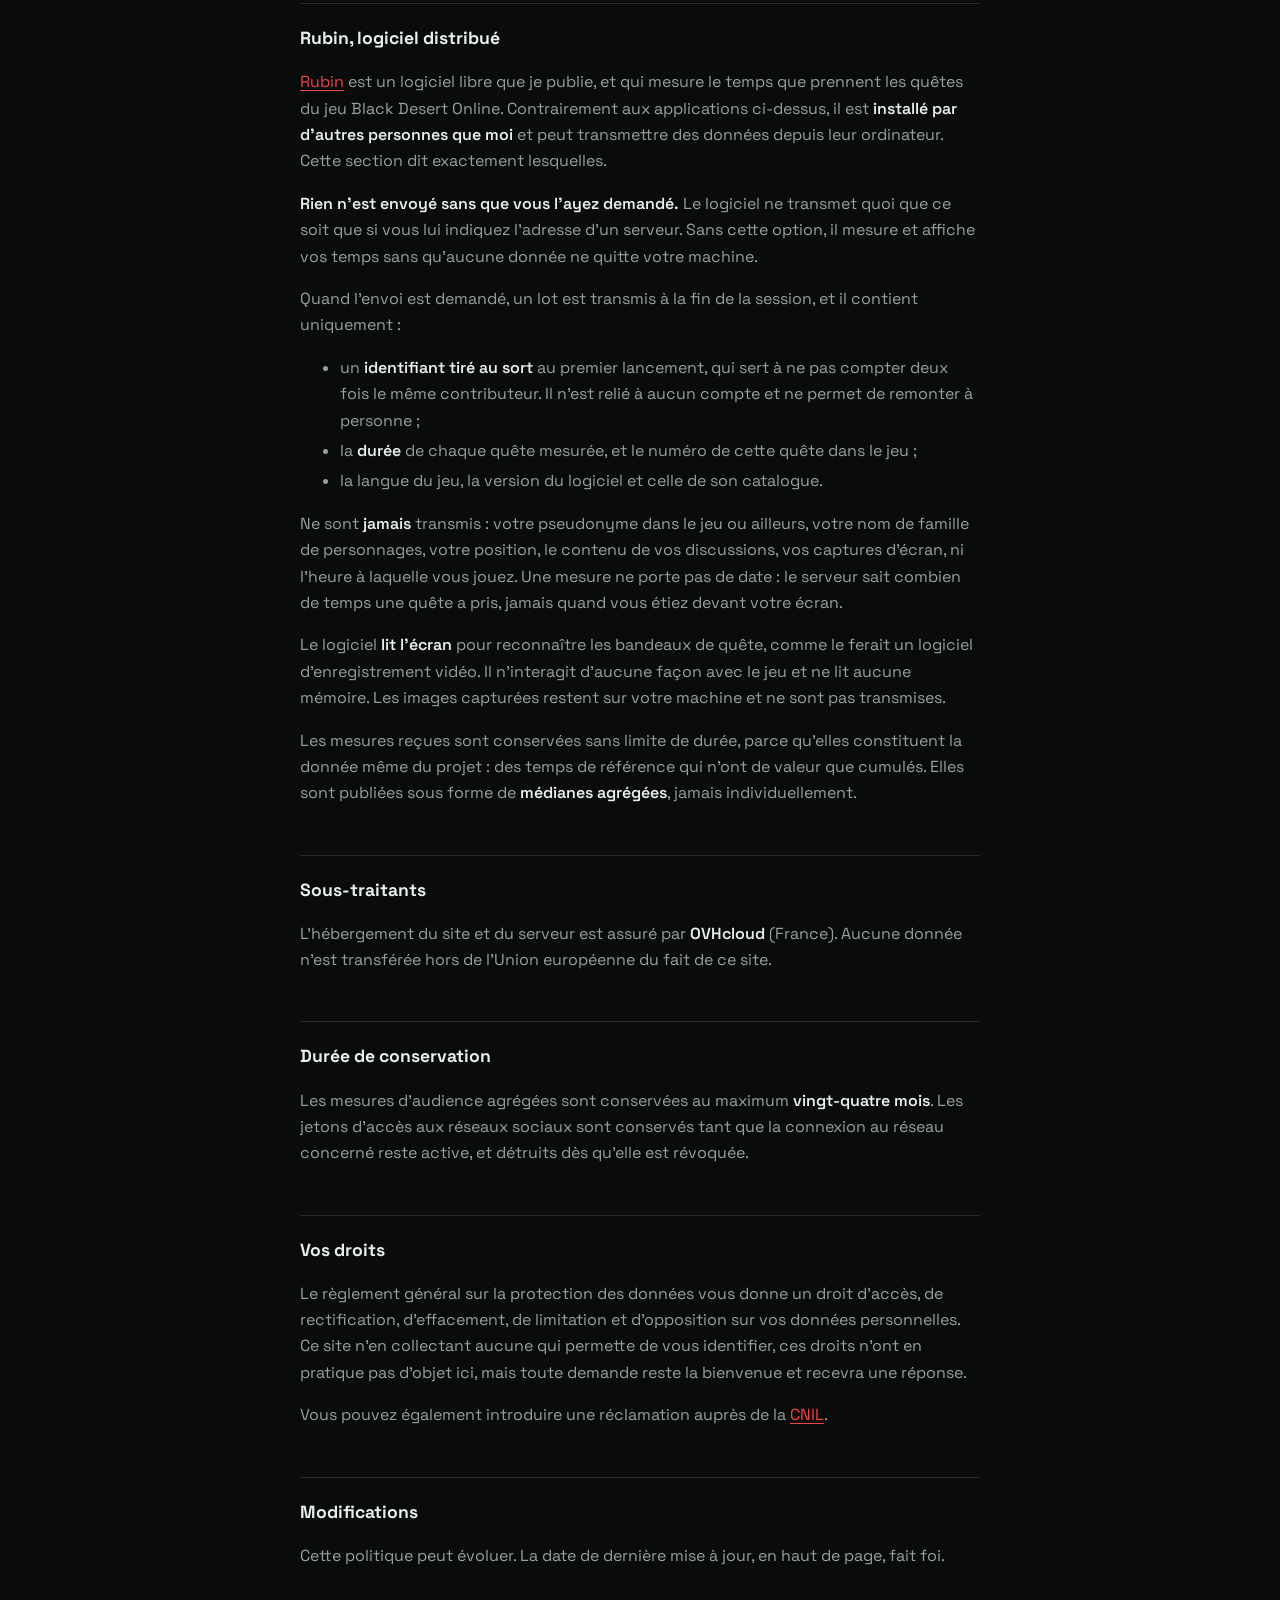
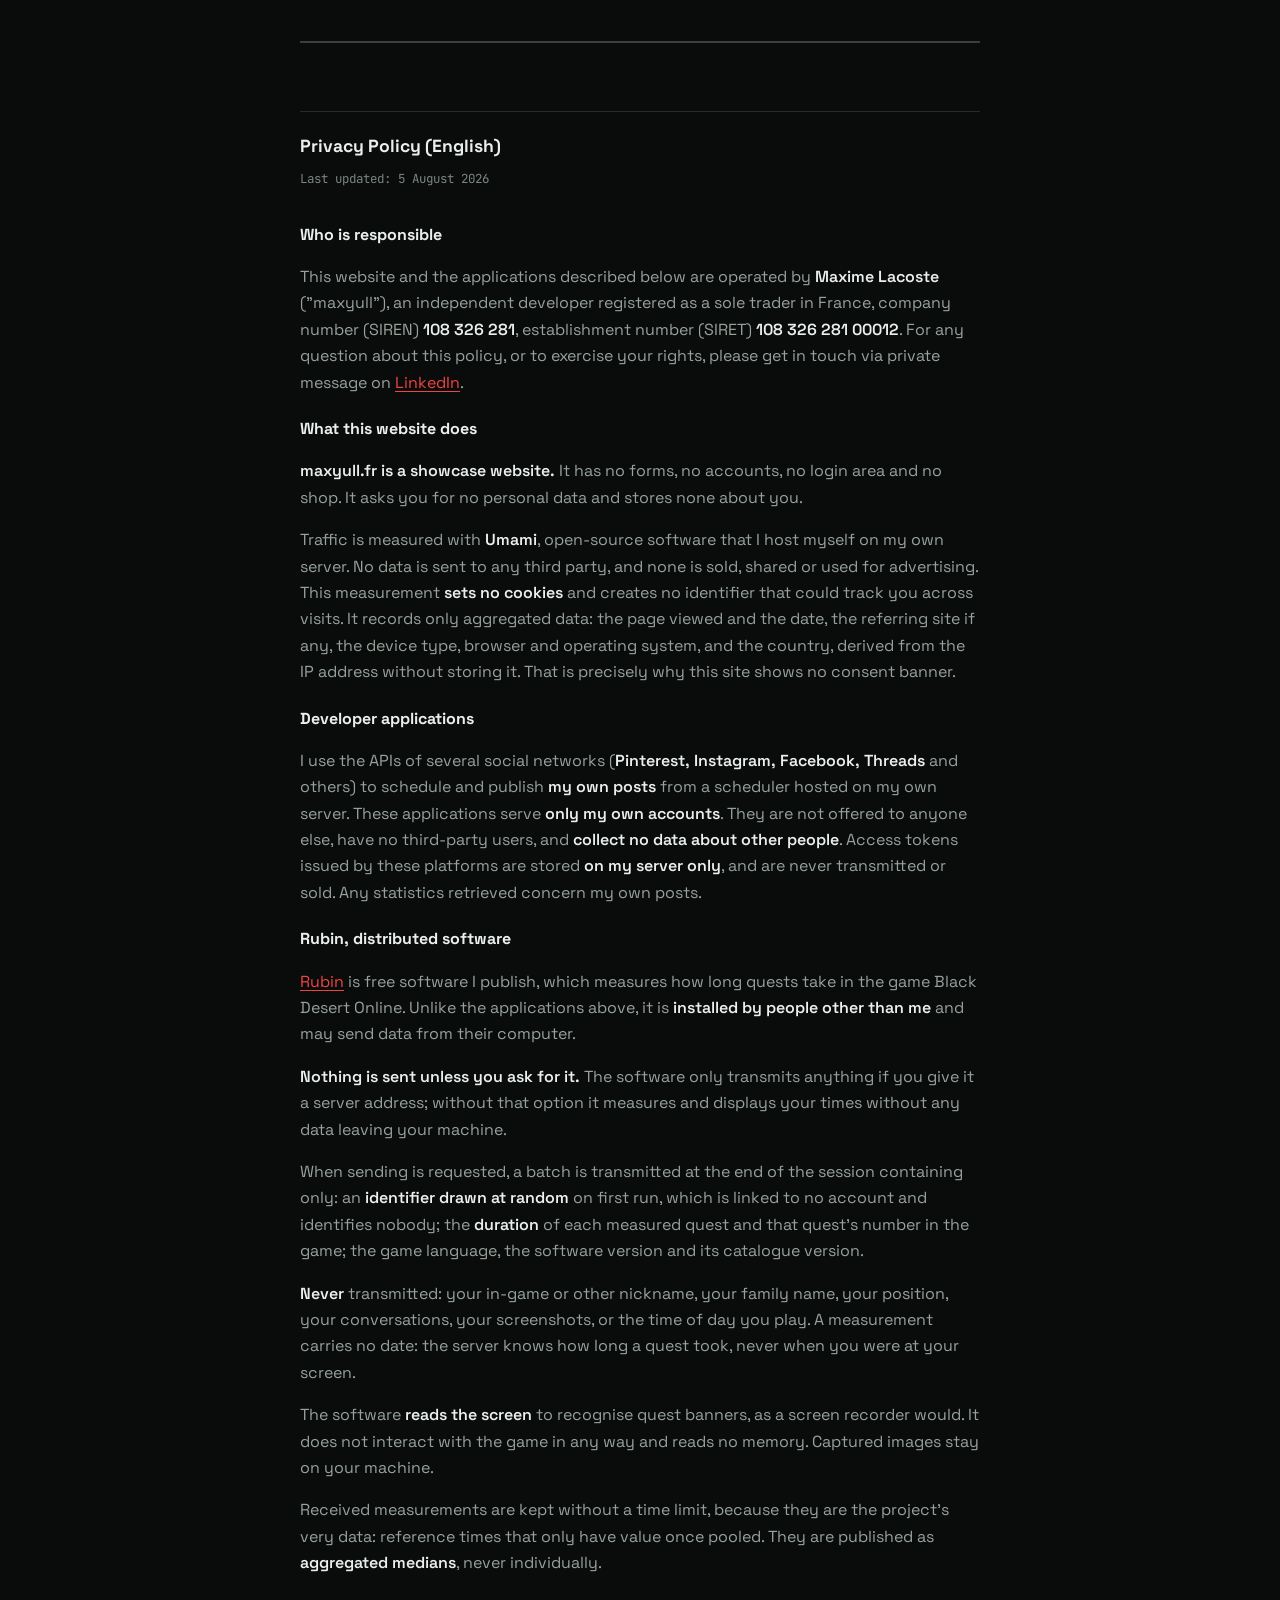
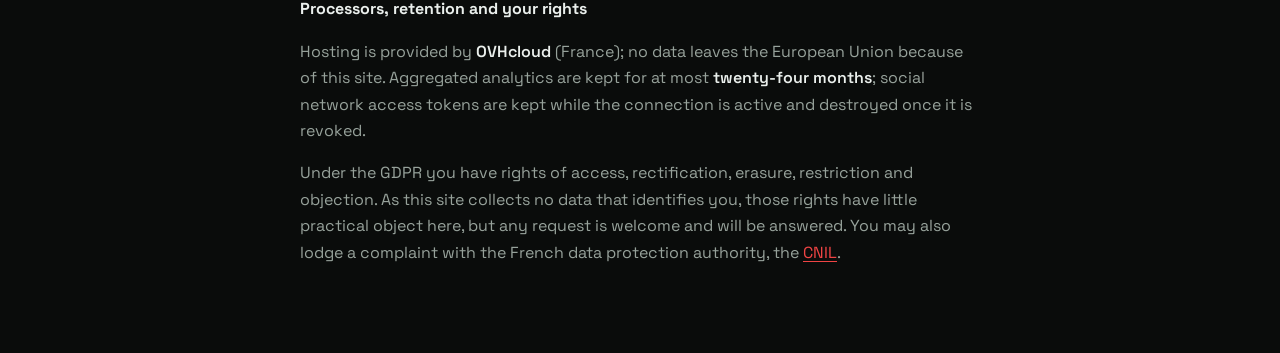
==== commit 2e7e1be6: "Renomme Chrono en Rubin dans la politique de confidentialité Le logiciel a été renommé du nom du hér" ====
--- a/confidentialite.html
+++ b/confidentialite.html
@@ -165,9 +165,9 @@
       publications, et servent seulement à savoir ce qui fonctionne.</li>
 </ul>
 
-<h2>Chrono, logiciel distribué</h2>
-<p>
-  <a href="https://github.com/Maxyull/chrono-bdo">Chrono</a> est un logiciel
+<h2>Rubin, logiciel distribué</h2>
+<p>
+  <a href="https://github.com/Maxyull/rubin-bdo">Rubin</a> est un logiciel
   libre que je publie, et qui mesure le temps que prennent les quêtes du jeu
   Black Desert Online. Contrairement aux applications ci-dessus, il est
   <strong>installé par d'autres personnes que moi</strong> et peut transmettre
@@ -279,9 +279,9 @@
     transmitted or sold. Any statistics retrieved concern my own posts.
   </p>
 
-  <h3>Chrono, distributed software</h3>
-  <p>
-    <a href="https://github.com/Maxyull/chrono-bdo">Chrono</a> is free software I
+  <h3>Rubin, distributed software</h3>
+  <p>
+    <a href="https://github.com/Maxyull/rubin-bdo">Rubin</a> is free software I
     publish, which measures how long quests take in the game Black Desert Online.
     Unlike the applications above, it is <strong>installed by people other than
     me</strong> and may send data from their computer.
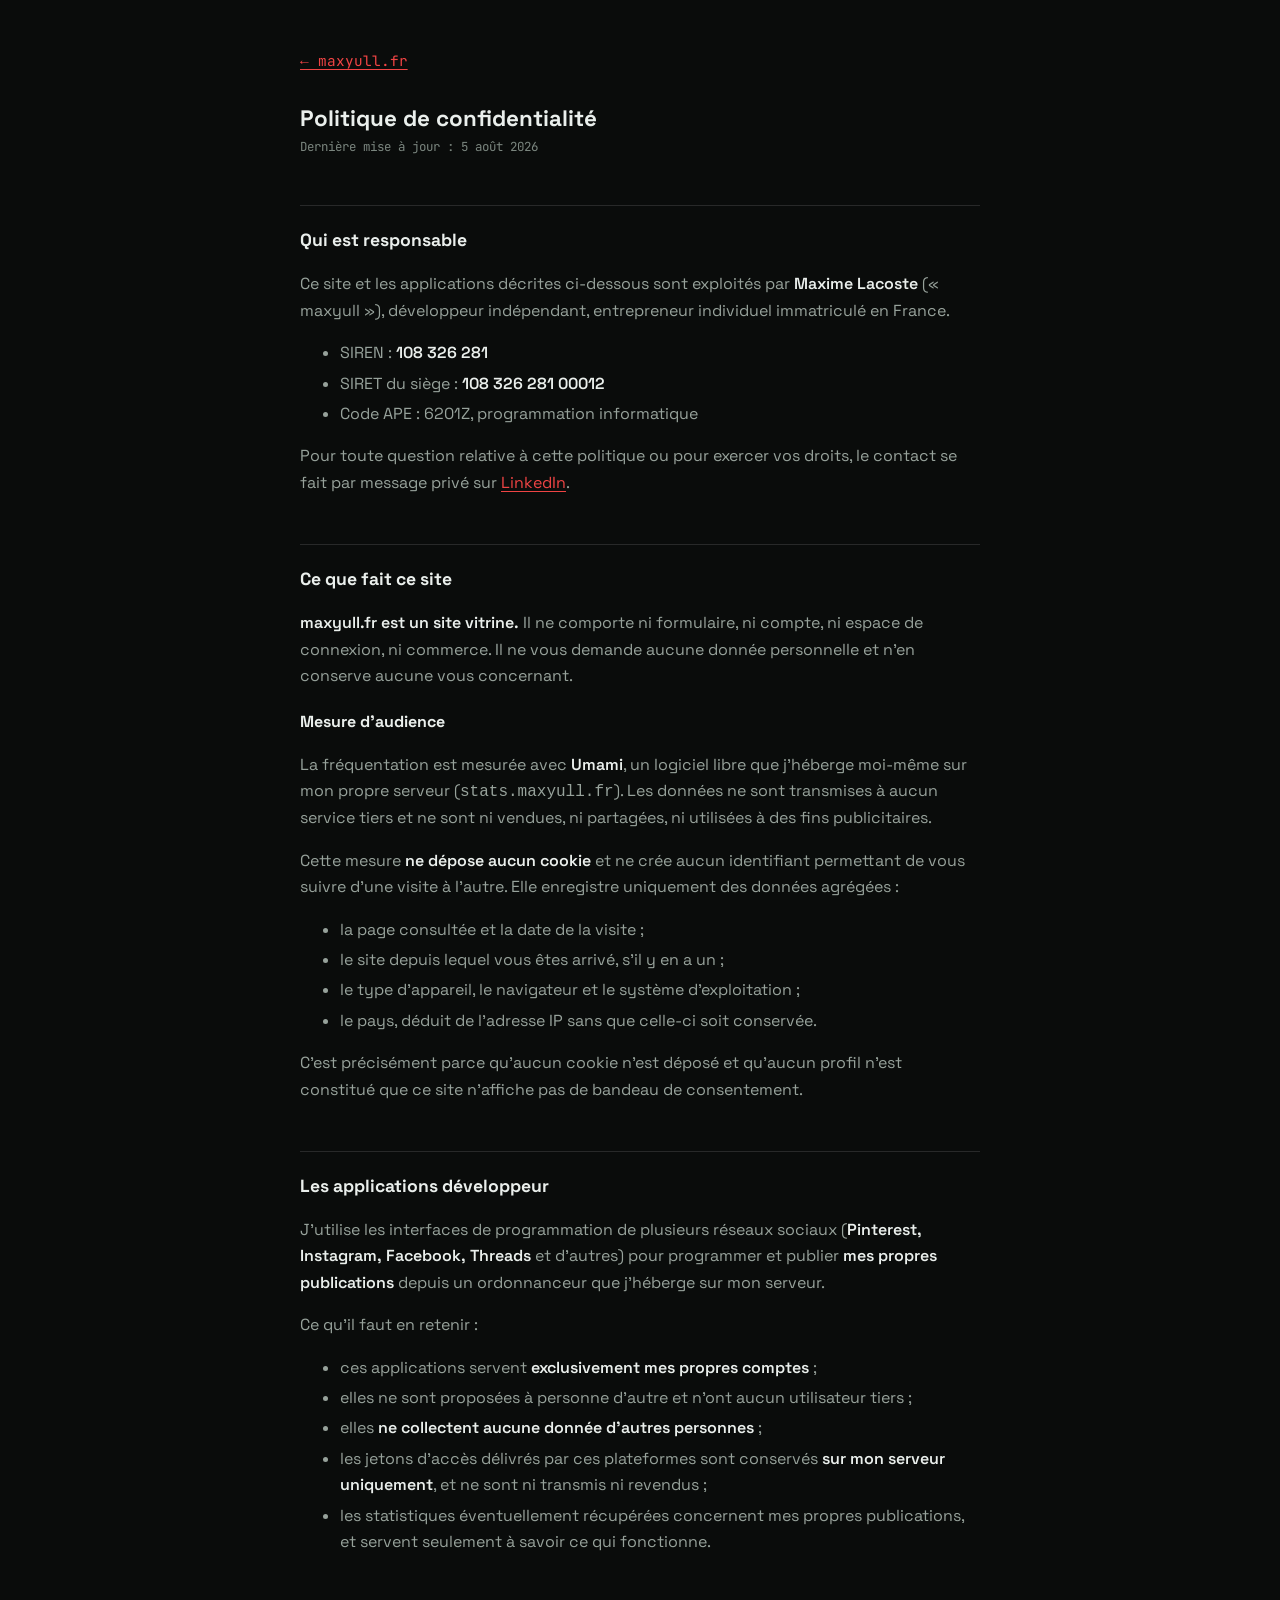
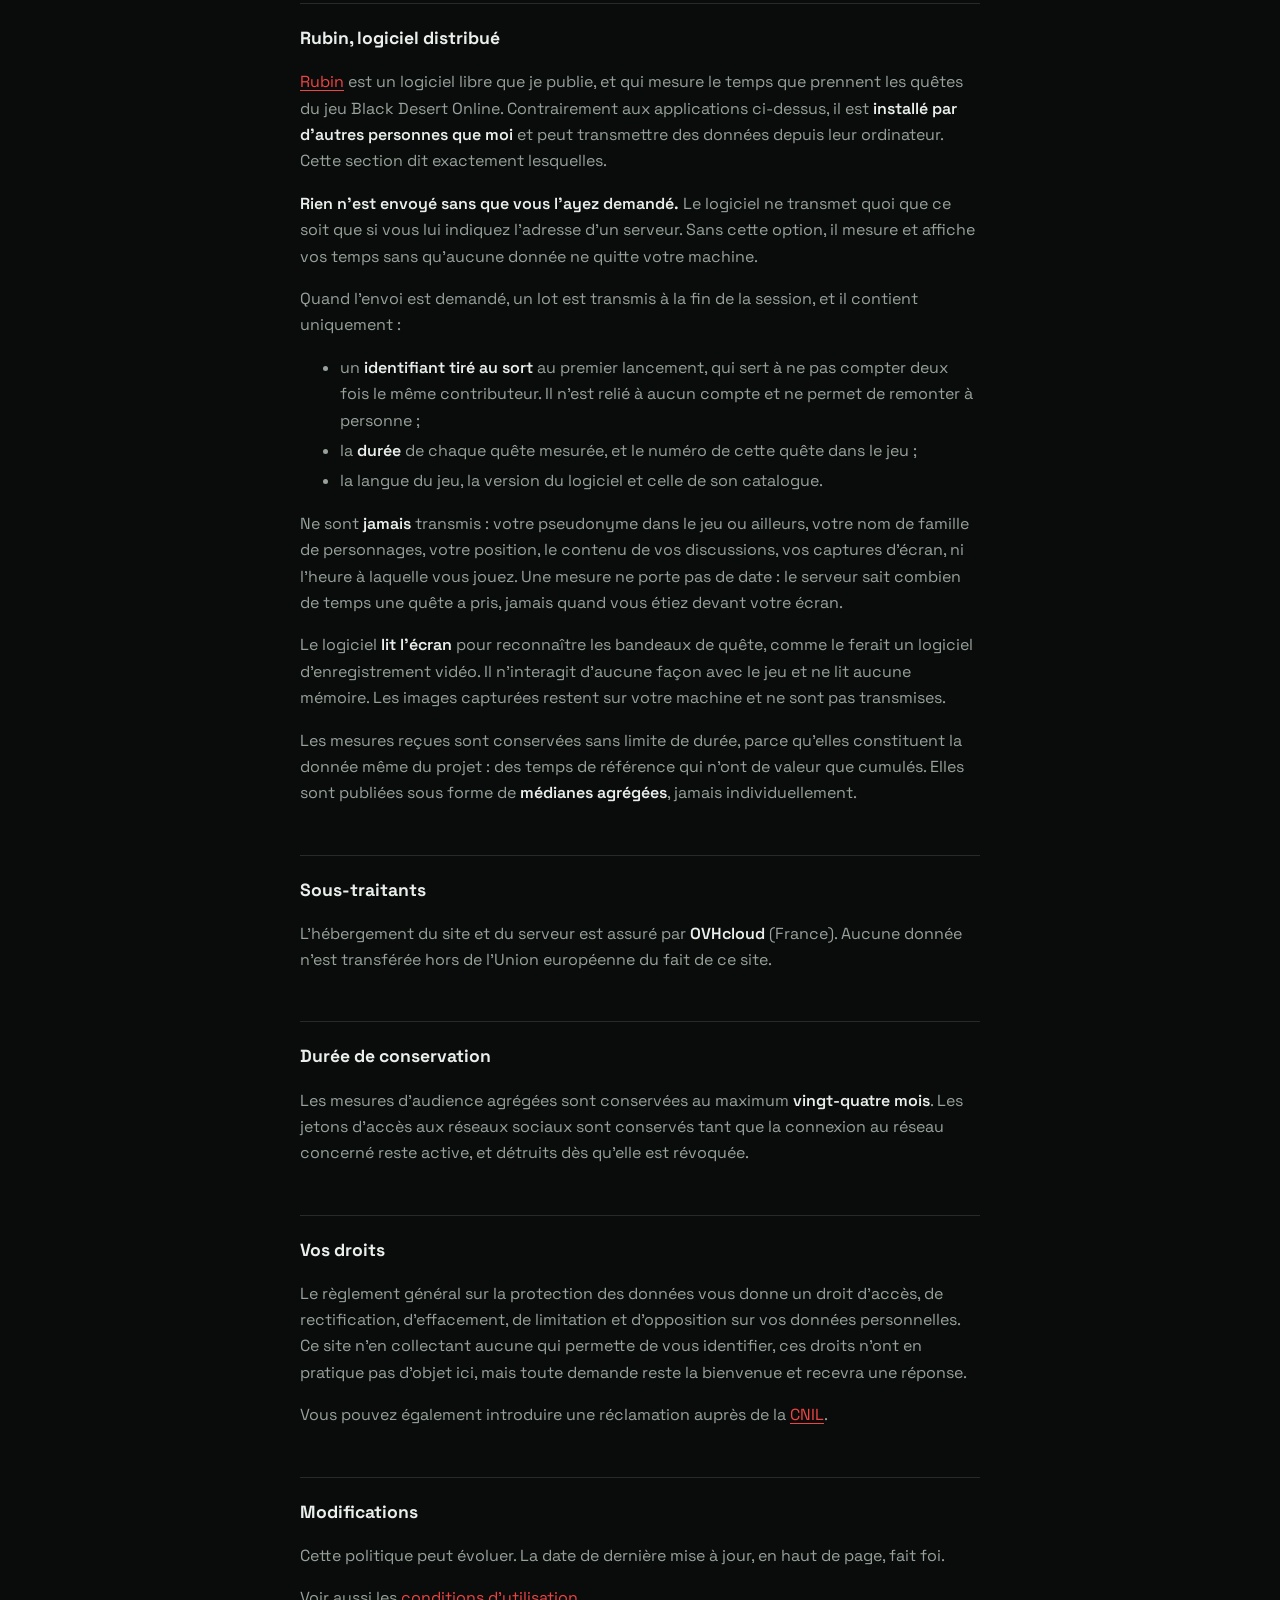
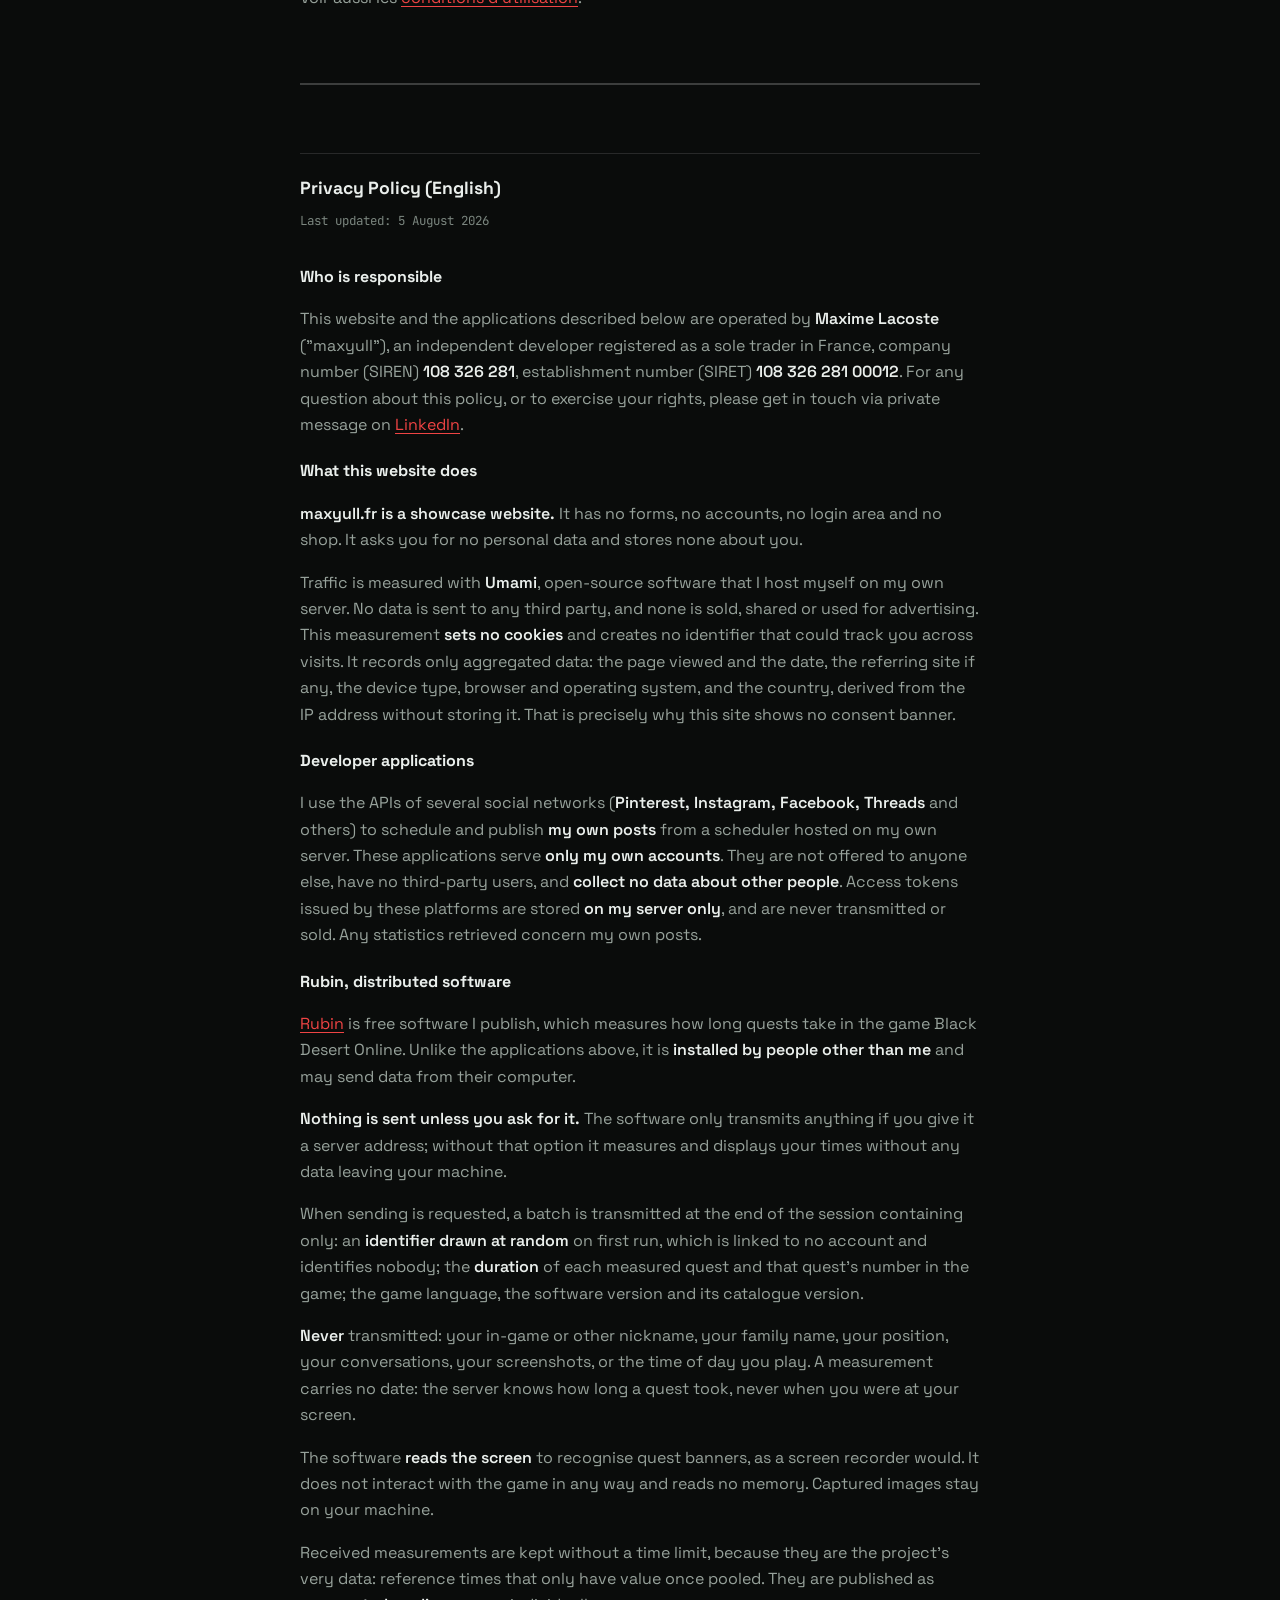
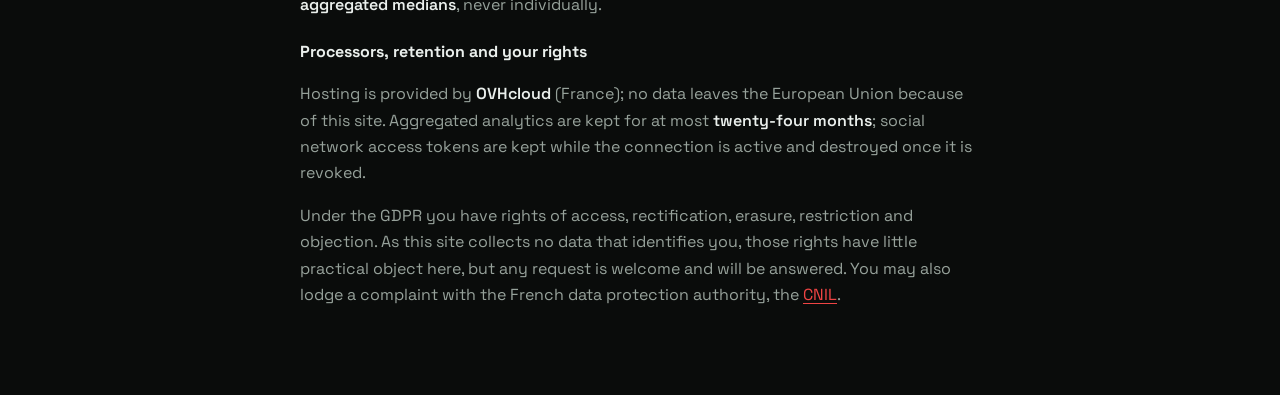
==== commit c47f13ee: "Add terms of service, required to submit the TikTok app TikTok makes a Terms of Service URL mandator" ====
--- a/confidentialite.html
+++ b/confidentialite.html
@@ -234,6 +234,9 @@
   Cette politique peut évoluer. La date de dernière mise à jour, en haut de page,
   fait foi.
 </p>
+<p>
+  Voir aussi les <a href="/conditions.html">conditions d'utilisation</a>.
+</p>
 
 <section class="autre-langue" lang="en">
   <h2>Privacy Policy (English)</h2>
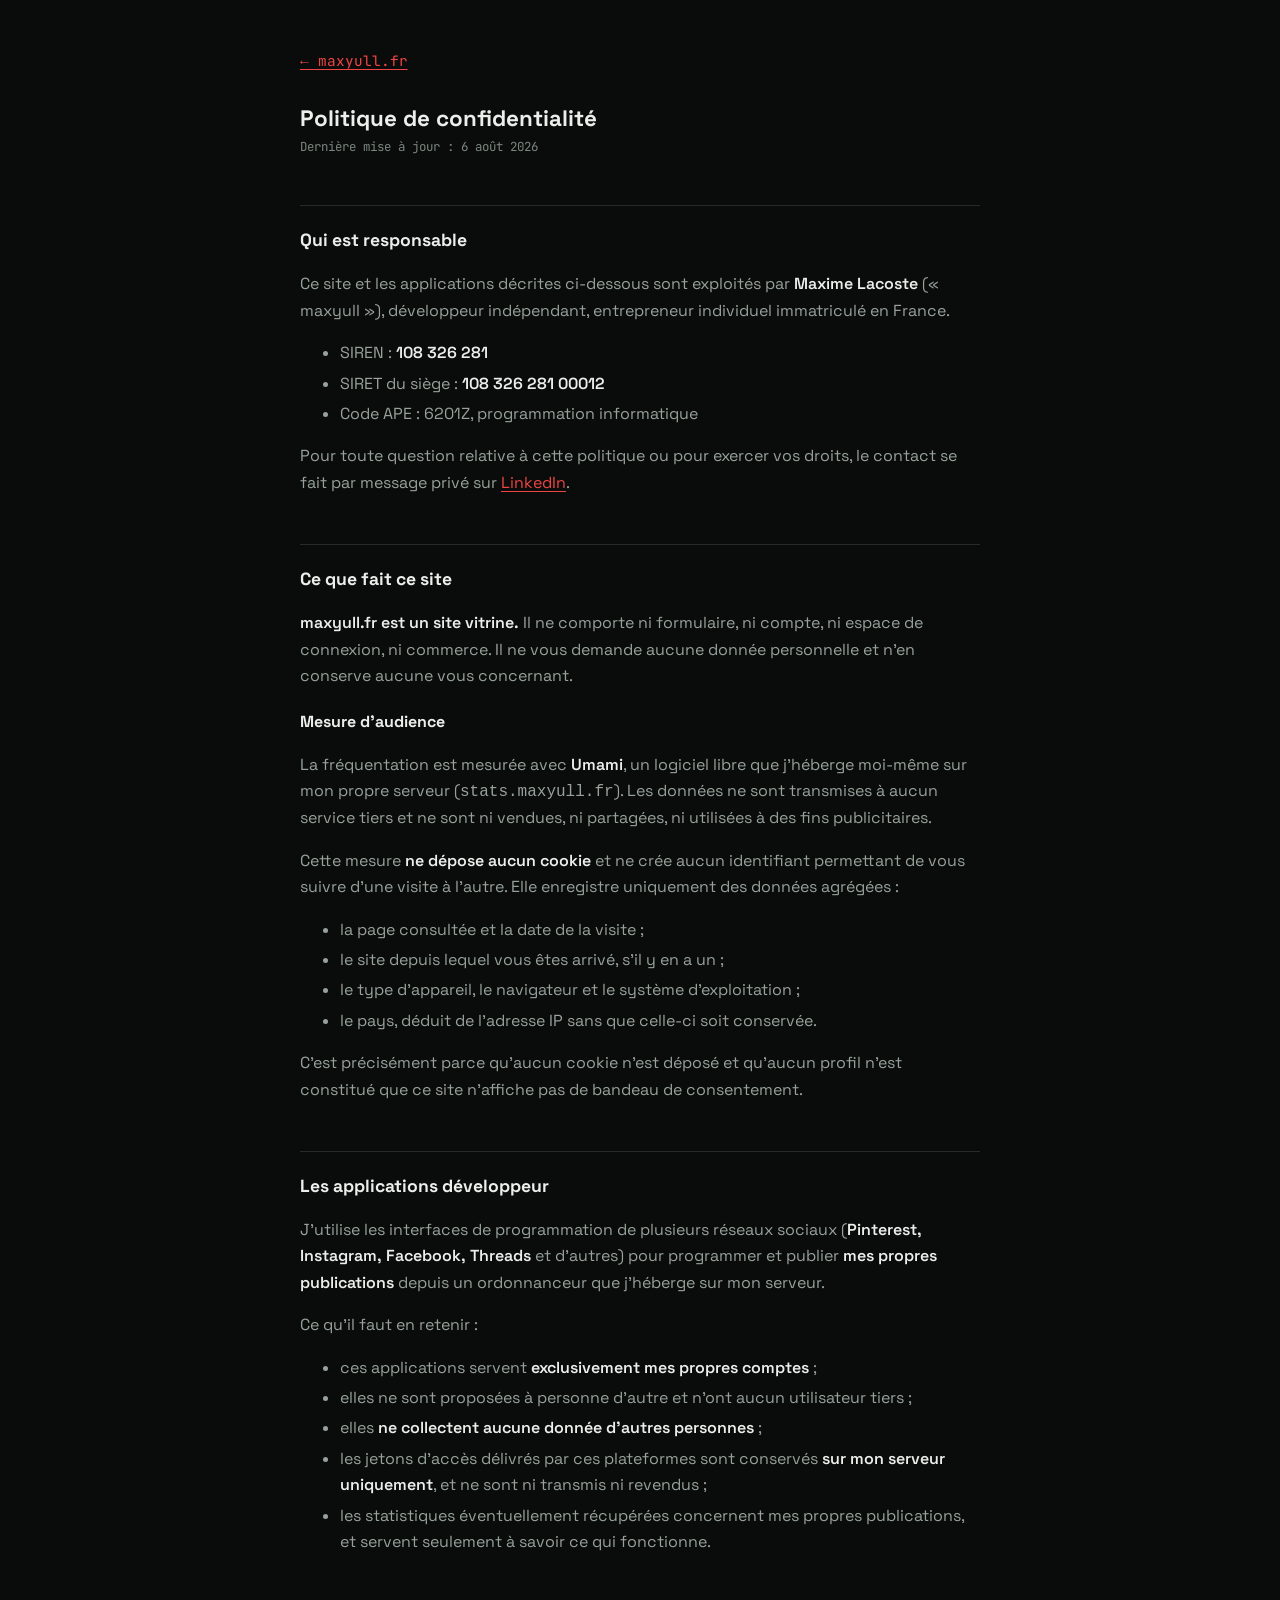
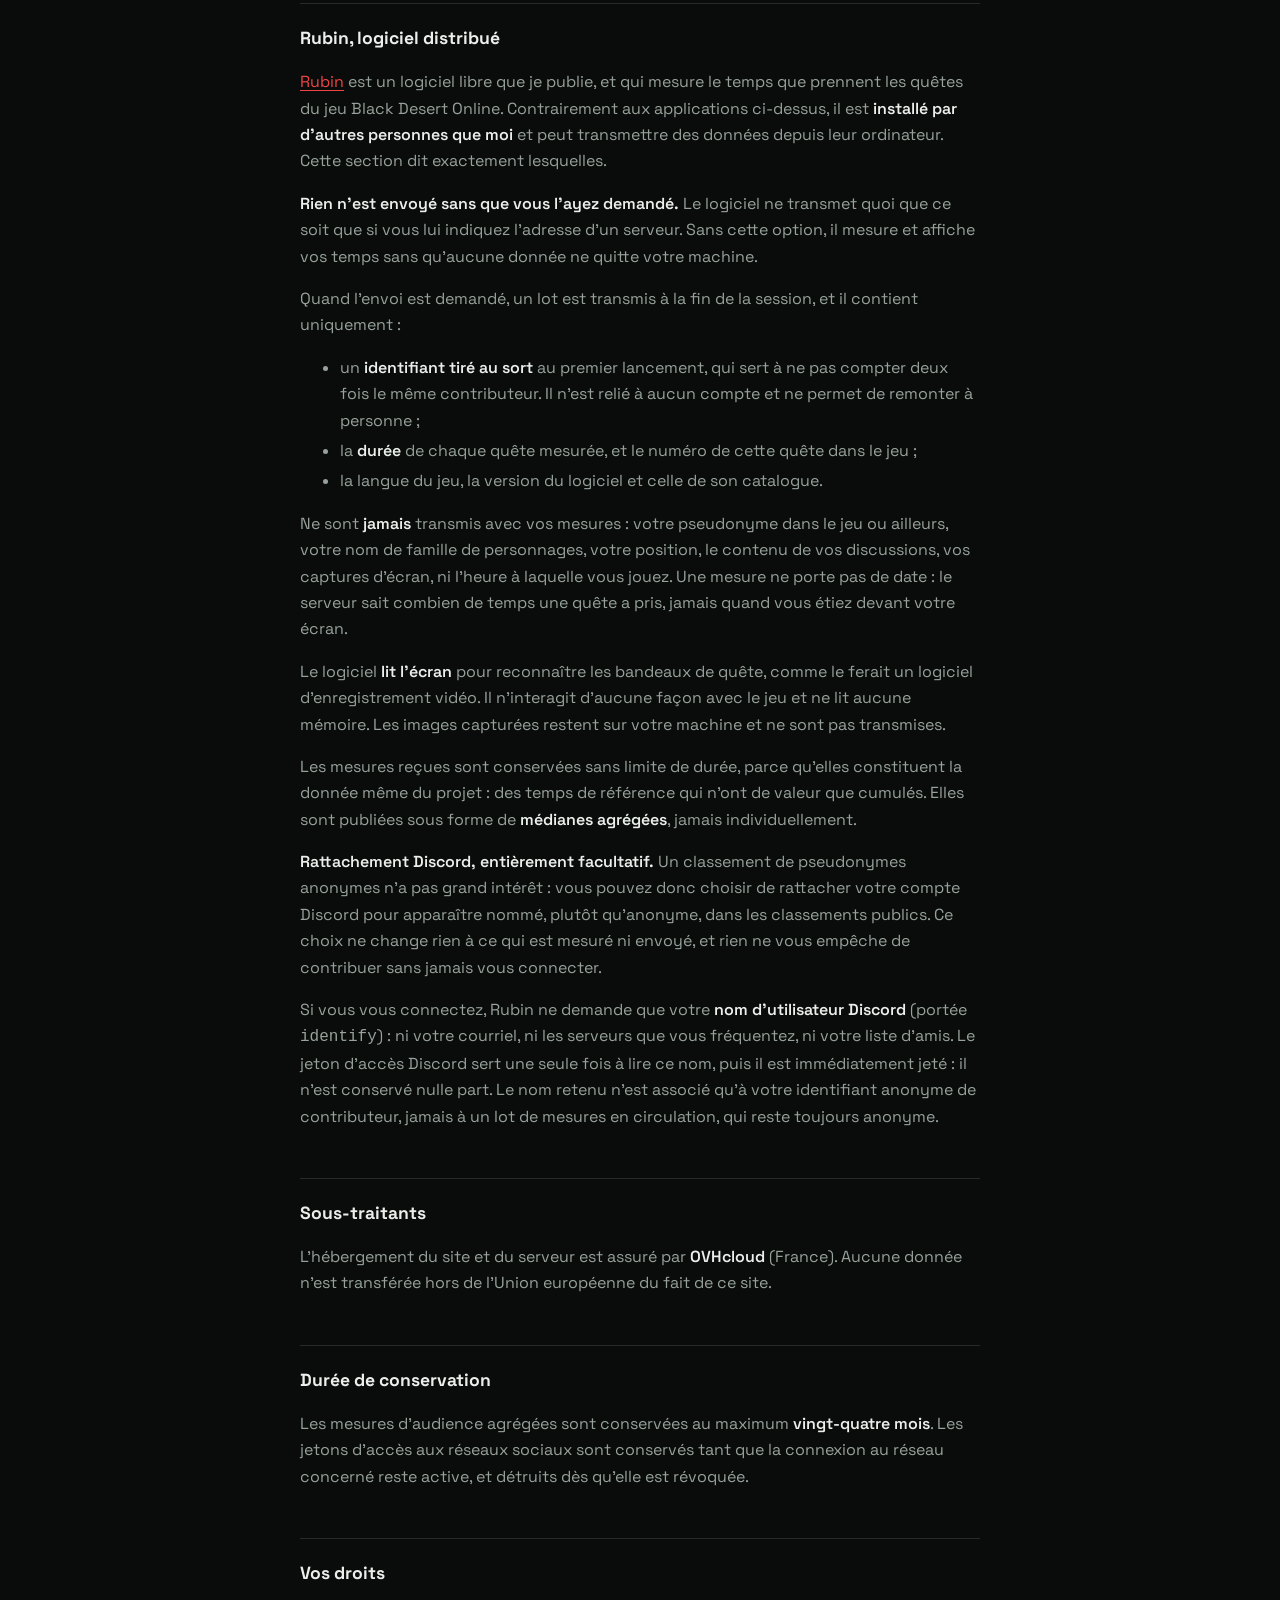
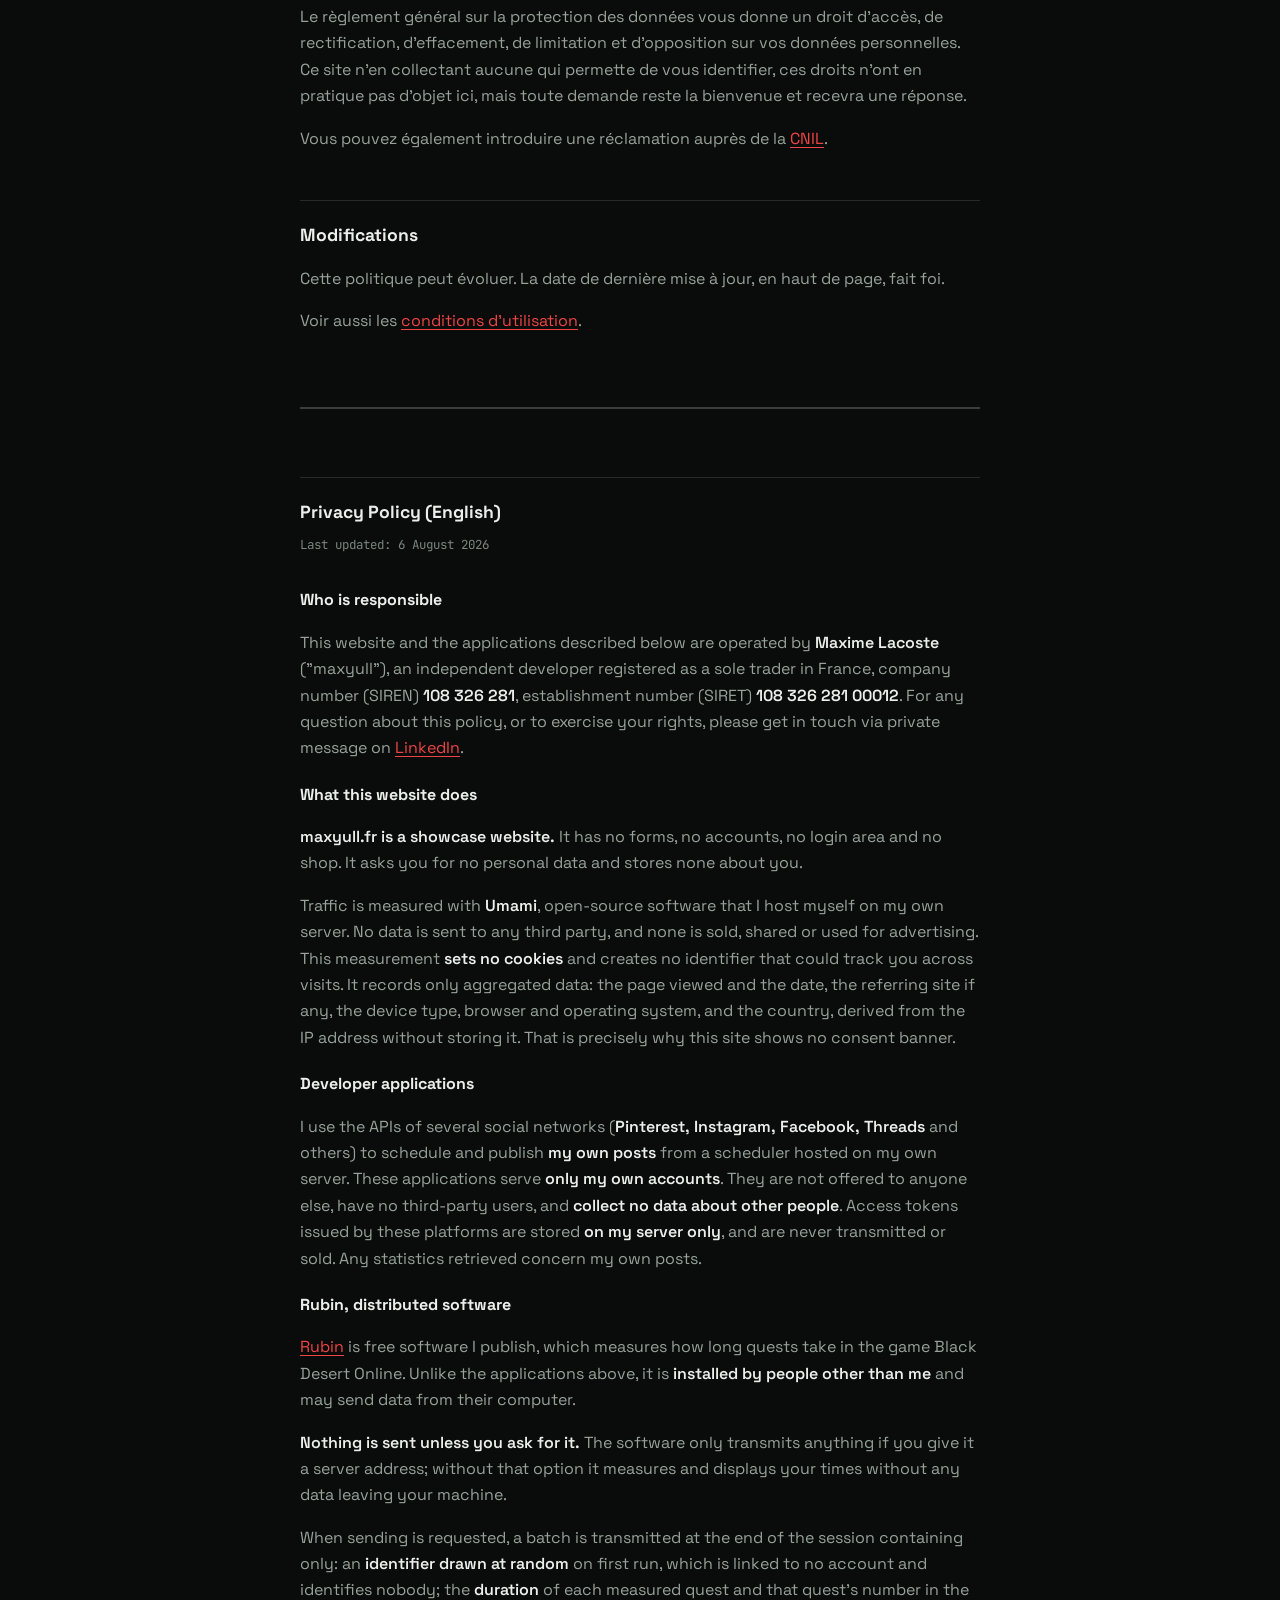
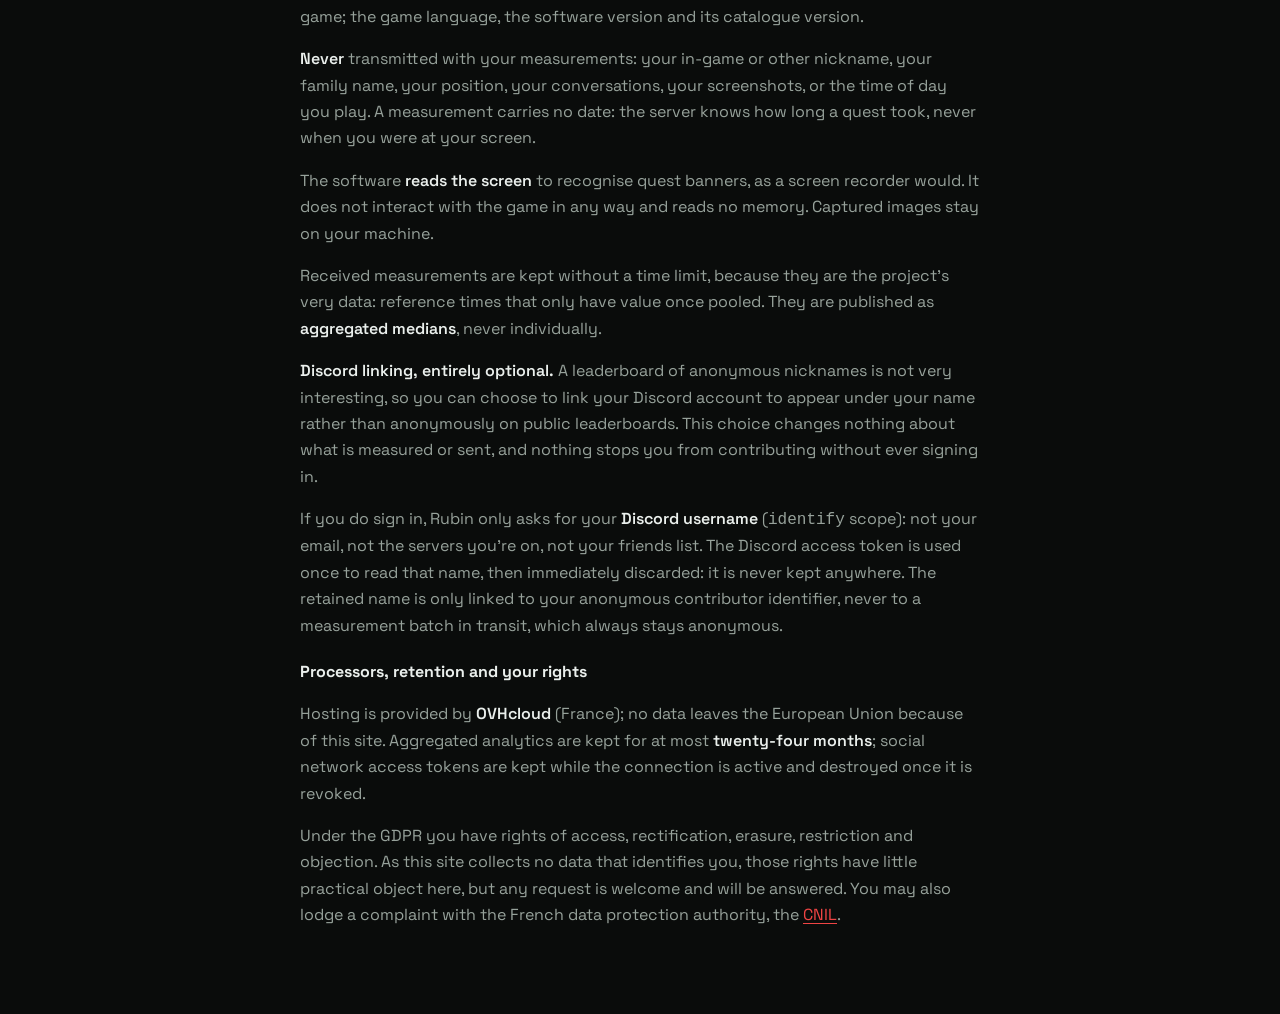
==== commit bb3aaa23: "Ajoute le rattachement Discord facultatif de Rubin à la politique Le rattachement (portée identify, " ====
--- a/confidentialite.html
+++ b/confidentialite.html
@@ -100,7 +100,7 @@
 <a class="retour" href="/">&larr; maxyull.fr</a>
 
 <h1>Politique de confidentialité</h1>
-<p class="date">Dernière mise à jour : 5 août 2026</p>
+<p class="date">Dernière mise à jour : 6 août 2026</p>
 
 <h2>Qui est responsable</h2>
 <p>
@@ -187,11 +187,12 @@
       quête dans le jeu ;</li>
   <li>la langue du jeu, la version du logiciel et celle de son catalogue.</li>
 </ul>
-<p>Ne sont <strong>jamais</strong> transmis : votre pseudonyme dans le jeu ou
-  ailleurs, votre nom de famille de personnages, votre position, le contenu de
-  vos discussions, vos captures d'écran, ni l'heure à laquelle vous jouez. Une
-  mesure ne porte pas de date : le serveur sait combien de temps une quête a
-  pris, jamais quand vous étiez devant votre écran.</p>
+<p>Ne sont <strong>jamais</strong> transmis avec vos mesures : votre pseudonyme
+  dans le jeu ou ailleurs, votre nom de famille de personnages, votre
+  position, le contenu de vos discussions, vos captures d'écran, ni l'heure à
+  laquelle vous jouez. Une mesure ne porte pas de date : le serveur sait
+  combien de temps une quête a pris, jamais quand vous étiez devant votre
+  écran.</p>
 <p>Le logiciel <strong>lit l'écran</strong> pour reconnaître les bandeaux de
   quête, comme le ferait un logiciel d'enregistrement vidéo. Il n'interagit
   d'aucune façon avec le jeu et ne lit aucune mémoire. Les images capturées
@@ -200,6 +201,19 @@
   constituent la donnée même du projet : des temps de référence qui n'ont de
   valeur que cumulés. Elles sont publiées sous forme de <strong>médianes
   agrégées</strong>, jamais individuellement.</p>
+<p><strong>Rattachement Discord, entièrement facultatif.</strong> Un
+  classement de pseudonymes anonymes n'a pas grand intérêt : vous pouvez donc
+  choisir de rattacher votre compte Discord pour apparaître nommé, plutôt
+  qu'anonyme, dans les classements publics. Ce choix ne change rien à ce qui
+  est mesuré ni envoyé, et rien ne vous empêche de contribuer sans jamais vous
+  connecter.</p>
+<p>Si vous vous connectez, Rubin ne demande que votre <strong>nom d'utilisateur
+  Discord</strong> (portée <code>identify</code>) : ni votre courriel, ni les
+  serveurs que vous fréquentez, ni votre liste d'amis. Le jeton d'accès
+  Discord sert une seule fois à lire ce nom, puis il est immédiatement jeté :
+  il n'est conservé nulle part. Le nom retenu n'est associé qu'à votre
+  identifiant anonyme de contributeur, jamais à un lot de mesures en
+  circulation, qui reste toujours anonyme.</p>
 
 <h2>Sous-traitants</h2>
 <p>
@@ -240,7 +254,7 @@
 
 <section class="autre-langue" lang="en">
   <h2>Privacy Policy (English)</h2>
-  <p class="date">Last updated: 5 August 2026</p>
+  <p class="date">Last updated: 6 August 2026</p>
 
   <h3>Who is responsible</h3>
   <p>
@@ -302,10 +316,10 @@
     the game; the game language, the software version and its catalogue version.
   </p>
   <p>
-    <strong>Never</strong> transmitted: your in-game or other nickname, your
-    family name, your position, your conversations, your screenshots, or the time
-    of day you play. A measurement carries no date: the server knows how long a
-    quest took, never when you were at your screen.
+    <strong>Never</strong> transmitted with your measurements: your in-game or
+    other nickname, your family name, your position, your conversations, your
+    screenshots, or the time of day you play. A measurement carries no date: the
+    server knows how long a quest took, never when you were at your screen.
   </p>
   <p>
     The software <strong>reads the screen</strong> to recognise quest banners, as
@@ -316,6 +330,21 @@
     Received measurements are kept without a time limit, because they are the
     project's very data: reference times that only have value once pooled. They
     are published as <strong>aggregated medians</strong>, never individually.
+  </p>
+  <p>
+    <strong>Discord linking, entirely optional.</strong> A leaderboard of
+    anonymous nicknames is not very interesting, so you can choose to link your
+    Discord account to appear under your name rather than anonymously on public
+    leaderboards. This choice changes nothing about what is measured or sent,
+    and nothing stops you from contributing without ever signing in.
+  </p>
+  <p>
+    If you do sign in, Rubin only asks for your <strong>Discord username</strong>
+    (<code>identify</code> scope): not your email, not the servers you're on, not
+    your friends list. The Discord access token is used once to read that name,
+    then immediately discarded: it is never kept anywhere. The retained name is
+    only linked to your anonymous contributor identifier, never to a measurement
+    batch in transit, which always stays anonymous.
   </p>
 
   <h3>Processors, retention and your rights</h3>
